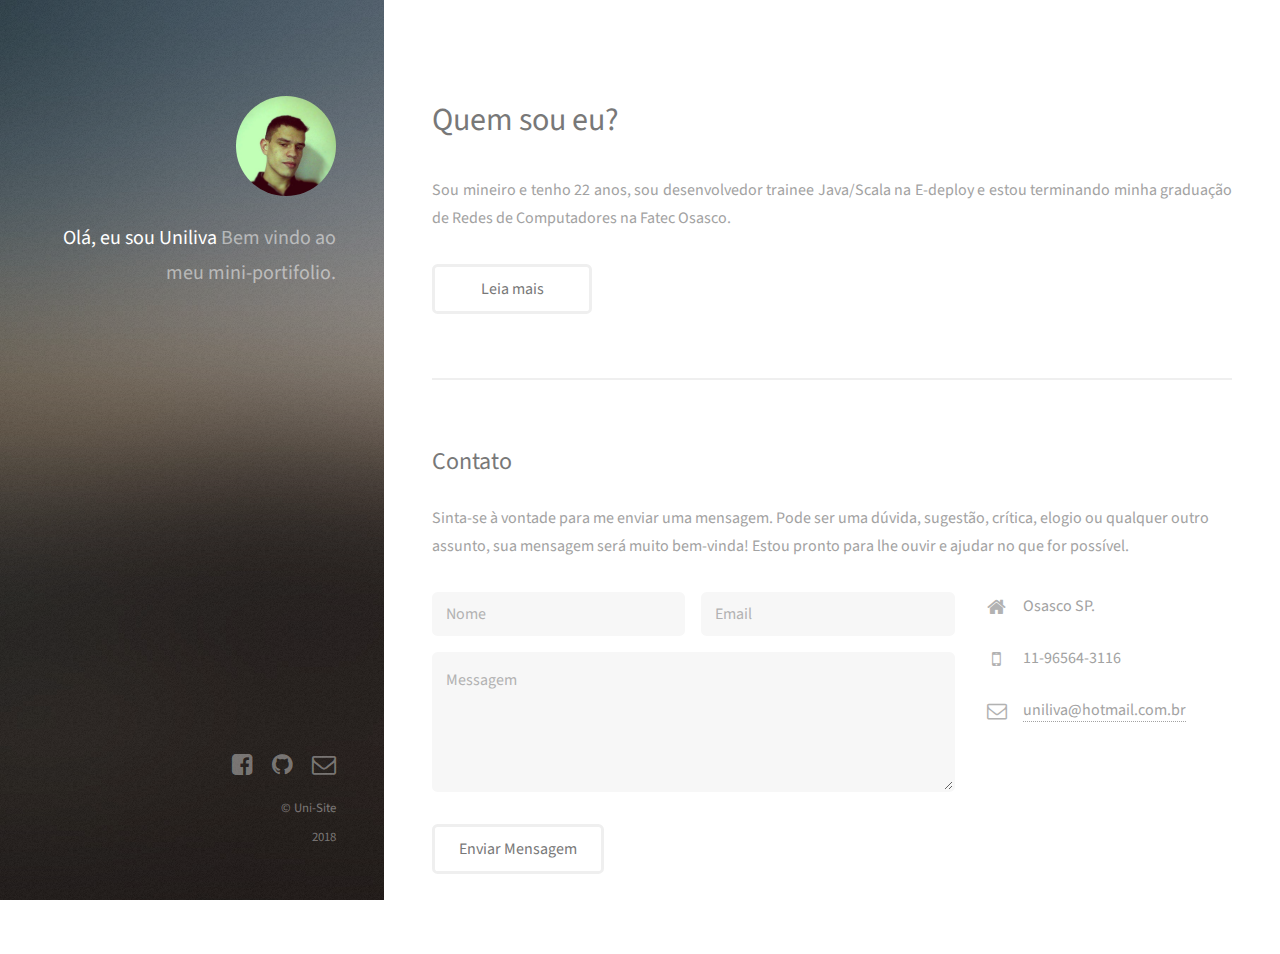
==== index.html @ 449196ff "Atualizando portifolio" ====
<!DOCTYPE HTML>
<!--
	Strata by HTML5 UP
	html5up.net | @ajlkn
	Free for personal and commercial use under the CCA 3.0 license (html5up.net/license)
-->
<html>
	<head>
    <title>Uni-Site</title>
    <meta charset="utf-8" />
    <meta name="viewport" content="width=device-width, initial-scale=1" />
    <!--[if lte IE 8]><script src="assets/js/ie/html5shiv.js"></script><![endif]-->
    <link rel="stylesheet" href="assets/css/main.css" />
    <link rel="stylesheet" href="assets/css/style.css" />
    <!--[if lte IE 8]><link rel="stylesheet" href="assets/css/ie8.css" /><![endif]-->
</head>

<body id="top">

    <!-- Header -->
    <header id="header">
        <div class="inner">
            <a href="#" class="image avatar"><img src="images/avatar.jpg" alt="Uni-Foto" /></a>
            <h1><strong>Olá, eu sou Uniliva</strong><br /> Bem vindo ao meu mini-portifolio.<br /></h1>
        </div>
    </header>

    <!-- Main -->
    <div id="main">

        <!-- One -->
        <section id="one">
            <header class="major">
                <h2>Quem sou eu?</h2>
            </header>
            <p class="textCenter">Sou mineiro e tenho 22 anos, sou desenvolvedor trainee Java/Scala na E-deploy e estou terminando minha graduação de Redes de Computadores na Fatec Osasco.</p>
            <span id ="textMais" class="textCenter" style="display: none">
                <p>Bom senta ai que la vem história….</p>
                 <p>Eu nasci no interior de minas, mais precisamente no Vale do Jequitinhonha e infelizmente não tive acesso as maravilhas tecnologias quando criança. Certo dia em 2009, entrei na biblioteca na escola e fiquei “boquiaberto” ao ver pela primeira vez um computador. Como esse “trem” funcionava era a única coisa que me passava pela cabeça, Isso despertou um imenso interesse e curiosidade tanto que em 2012 fiz o enem e vim para são paulo, fazer faculdade de Analise e desenvolvimento de sistema.</p>
                 <p>Concluir  em 2015 e logo em seguida engatei uma segunda faculdade, a de redes de computadores, movido de curiosidade , agora em como funcionava a estrutura da internet e da comunicação entre seus diversos ativos.</p>
                 <p>Bom no momento estou no último semestre na correria do TCC  e da tão esperada formatura.</p>
                </span>

            <ul class="actions">
                <li><a id="btnLerMais" class="button">Leia mais</a></li>
            </ul>
        </section>
        
        
        <div style="display: none">
        <!-- Two -->
        <section id="two">
            <h2>Recent Work</h2>
            <div class="row">
                <article class="6u 12u$(xsmall) work-item">
                    <a href="images/fulls/01.jpg" class="image fit thumb"><img src="images/thumbs/01.jpg" alt="" /></a>
                    <h3>Magna sed consequat tempus</h3>
                    <p>Lorem ipsum dolor sit amet nisl sed nullam feugiat.</p>
                </article>
                <article class="6u$ 12u$(xsmall) work-item">
                    <a href="images/fulls/02.jpg" class="image fit thumb"><img src="images/thumbs/02.jpg" alt="" /></a>
                    <h3>Ultricies lacinia interdum</h3>
                    <p>Lorem ipsum dolor sit amet nisl sed nullam feugiat.</p>
                </article>
                <article class="6u 12u$(xsmall) work-item">
                    <a href="images/fulls/03.jpg" class="image fit thumb"><img src="images/thumbs/03.jpg" alt="" /></a>
                    <h3>Tortor metus commodo</h3>
                    <p>Lorem ipsum dolor sit amet nisl sed nullam feugiat.</p>
                </article>
                <article class="6u$ 12u$(xsmall) work-item">
                    <a href="images/fulls/04.jpg" class="image fit thumb"><img src="images/thumbs/04.jpg" alt="" /></a>
                    <h3>Quam neque phasellus</h3>
                    <p>Lorem ipsum dolor sit amet nisl sed nullam feugiat.</p>
                </article>
                <article class="6u 12u$(xsmall) work-item">
                    <a href="images/fulls/05.jpg" class="image fit thumb"><img src="images/thumbs/05.jpg" alt="" /></a>
                    <h3>Nunc enim commodo aliquet</h3>
                    <p>Lorem ipsum dolor sit amet nisl sed nullam feugiat.</p>
                </article>
                <article class="6u$ 12u$(xsmall) work-item">
                    <a href="images/fulls/06.jpg" class="image fit thumb"><img src="images/thumbs/06.jpg" alt="" /></a>
                    <h3>Risus ornare lacinia</h3>
                    <p>Lorem ipsum dolor sit amet nisl sed nullam feugiat.</p>
                </article>
            </div>
            <ul class="actions">
                <li><a href="#" class="button">Full Portfolio</a></li>
            </ul>
        </section>
        </div>

        <!-- Three -->
        <section id="three">
            <h2>Contato</h2>
            <p>Sinta-se à vontade para me enviar uma mensagem. Pode ser uma dúvida, sugestão, crítica, elogio ou qualquer outro assunto, sua mensagem será muito bem-vinda! Estou pronto para lhe ouvir e ajudar no que for possível.</p>
            <div class="row">
                <div class="8u 12u$(small)">
                    <form method="post" action="#">
                        <div class="row uniform 50%">
                            <div class="6u 12u$(xsmall)"><input type="text" name="name" id="name" placeholder="Nome" /></div>
                            <div class="6u$ 12u$(xsmall)"><input type="email" name="email" id="email" placeholder="Email" /></div>
                            <div class="12u$"><textarea name="message" id="message" placeholder="Messagem" rows="4"></textarea></div>
                        </div>
                    </form>
                    <ul class="actions">
                        <li><input type="submit" value="Enviar Mensagem" /></li>
                    </ul>
                </div>
                <div class="4u$ 12u$(small)">
                    <ul class="labeled-icons">
                        <li>
                            <h3 class="icon fa-home"><span class="label">Address</span></h3>
                            Osasco SP.<br />
                        </li>
                        <li>
                            <h3 class="icon fa-mobile"><span class="label">Phone</span></h3>
                            11-96564-3116
                        </li>
                        <li>
                            <h3 class="icon fa-envelope-o"><span class="label">Email</span></h3>
                            <a href="mailto:uniliva@hotmail.com">uniliva@hotmail.com.br</a>
                        </li>
                    </ul>
                </div>
            </div>
        </section>

    </div>

    <!-- Footer -->
    <footer id="footer">
        <div class="inner">
            <ul class="icons">
                <li><a href="#" target="_blank" class="icon fa-facebook-square"><span class="label">Facebook</span></a></li>
                <li><a href="https://github.com/Uniliva" target="_blank" class="icon fa-github"><span class="label">Github</span></a></li>
                <li><a href="mailto:uniliva@hotmail.com" target="_blank" class="icon fa-envelope-o"><span class="label">Email</span></a></li>
            </ul>
            <ul class="copyright">
                <li>&copy; Uni-Site</li>
                <li>2018</li>
            </ul>
        </div>
    </footer>

    <!-- Scripts -->
    <script src="assets/js/jquery.min.js"></script>
    <script src="assets/js/jquery.poptrox.min.js"></script>
    <script src="assets/js/skel.min.js"></script>
    <script src="assets/js/util.js"></script>
    <!--[if lte IE 8]><script src="assets/js/ie/respond.min.js"></script><![endif]-->
    <script src="assets/js/main.js"></script>

    <script>
        $("#btnLerMais").click(function(event) {
            $("#textMais").css("display", "block");
            $("#btnLerMais").hide();
        })
    </script>

</body>
</html>
---- assets/css/main.css ----
@import url("font-awesome.min.css");
@import url("https://fonts.googleapis.com/css?family=Source+Sans+Pro:400,400italic");

/*
	Strata by HTML5 UP
	html5up.net | @ajlkn
	Free for personal and commercial use under the CCA 3.0 license (html5up.net/license)
*/

/* Reset */

	html, body, div, span, applet, object, iframe, h1, h2, h3, h4, h5, h6, p, blockquote, pre, a, abbr, acronym, address, big, cite, code, del, dfn, em, img, ins, kbd, q, s, samp, small, strike, strong, sub, sup, tt, var, b, u, i, center, dl, dt, dd, ol, ul, li, fieldset, form, label, legend, table, caption, tbody, tfoot, thead, tr, th, td, article, aside, canvas, details, embed, figure, figcaption, footer, header, hgroup, menu, nav, output, ruby, section, summary, time, mark, audio, video {
		margin: 0;
		padding: 0;
		border: 0;
		font-size: 100%;
		font: inherit;
		vertical-align: baseline;
	}

	article, aside, details, figcaption, figure, footer, header, hgroup, menu, nav, section {
		display: block;
	}

	body {
		line-height: 1;
	}

	ol, ul {
		list-style: none;
	}

	blockquote, q {
		quotes: none;
	}

	blockquote:before, blockquote:after, q:before, q:after {
		content: '';
		content: none;
	}

	table {
		border-collapse: collapse;
		border-spacing: 0;
	}

	body {
		-webkit-text-size-adjust: none;
	}

/* Box Model */

	*, *:before, *:after {
		-moz-box-sizing: border-box;
		-webkit-box-sizing: border-box;
		box-sizing: border-box;
	}

/* Containers */

	.container {
		margin-left: auto;
		margin-right: auto;
	}

	.container.\31 25\25 {
		width: 100%;
		max-width: 1200px;
		min-width: 960px;
	}

	.container.\37 5\25 {
		width: 720px;
	}

	.container.\35 0\25 {
		width: 480px;
	}

	.container.\32 5\25 {
		width: 240px;
	}

	.container {
		width: 960px;
	}

	@media screen and (max-width: 1800px) {

		.container.\31 25\25 {
			width: 100%;
			max-width: 1200px;
			min-width: 960px;
		}

		.container.\37 5\25 {
			width: 720px;
		}

		.container.\35 0\25 {
			width: 480px;
		}

		.container.\32 5\25 {
			width: 240px;
		}

		.container {
			width: 960px;
		}

	}

	@media screen and (max-width: 1280px) {

		.container.\31 25\25 {
			width: 100%;
			max-width: 1200px;
			min-width: 960px;
		}

		.container.\37 5\25 {
			width: 720px;
		}

		.container.\35 0\25 {
			width: 480px;
		}

		.container.\32 5\25 {
			width: 240px;
		}

		.container {
			width: 960px;
		}

	}

	@media screen and (max-width: 980px) {

		.container.\31 25\25 {
			width: 100%;
			max-width: 1200px;
			min-width: 960px;
		}

		.container.\37 5\25 {
			width: 720px;
		}

		.container.\35 0\25 {
			width: 480px;
		}

		.container.\32 5\25 {
			width: 240px;
		}

		.container {
			width: 960px;
		}

	}

	@media screen and (max-width: 736px) {

		.container.\31 25\25 {
			width: 100%;
			max-width: 1200px;
			min-width: 960px;
		}

		.container.\37 5\25 {
			width: 720px;
		}

		.container.\35 0\25 {
			width: 480px;
		}

		.container.\32 5\25 {
			width: 240px;
		}

		.container {
			width: 960px;
		}

	}

	@media screen and (max-width: 480px) {

		.container.\31 25\25 {
			width: 100%;
			max-width: 1200px;
			min-width: 960px;
		}

		.container.\37 5\25 {
			width: 720px;
		}

		.container.\35 0\25 {
			width: 480px;
		}

		.container.\32 5\25 {
			width: 240px;
		}

		.container {
			width: 960px;
		}

	}

/* Grid */

	.row {
		border-bottom: solid 1px transparent;
		-moz-box-sizing: border-box;
		-webkit-box-sizing: border-box;
		box-sizing: border-box;
	}

	.row > * {
		float: left;
		-moz-box-sizing: border-box;
		-webkit-box-sizing: border-box;
		box-sizing: border-box;
	}

	.row:after, .row:before {
		content: '';
		display: block;
		clear: both;
		height: 0;
	}

	.row.uniform > * > :first-child {
		margin-top: 0;
	}

	.row.uniform > * > :last-child {
		margin-bottom: 0;
	}

	.row.\30 \25 > * {
		padding: 0 0 0 0em;
	}

	.row.\30 \25 {
		margin: 0 0 -1px 0em;
	}

	.row.uniform.\30 \25 > * {
		padding: 0em 0 0 0em;
	}

	.row.uniform.\30 \25 {
		margin: 0em 0 -1px 0em;
	}

	.row > * {
		padding: 0 0 0 2.5em;
	}

	.row {
		margin: 0 0 -1px -2.5em;
	}

	.row.uniform > * {
		padding: 2.5em 0 0 2.5em;
	}

	.row.uniform {
		margin: -2.5em 0 -1px -2.5em;
	}

	.row.\32 00\25 > * {
		padding: 0 0 0 5em;
	}

	.row.\32 00\25 {
		margin: 0 0 -1px -5em;
	}

	.row.uniform.\32 00\25 > * {
		padding: 5em 0 0 5em;
	}

	.row.uniform.\32 00\25 {
		margin: -5em 0 -1px -5em;
	}

	.row.\31 50\25 > * {
		padding: 0 0 0 3.75em;
	}

	.row.\31 50\25 {
		margin: 0 0 -1px -3.75em;
	}

	.row.uniform.\31 50\25 > * {
		padding: 3.75em 0 0 3.75em;
	}

	.row.uniform.\31 50\25 {
		margin: -3.75em 0 -1px -3.75em;
	}

	.row.\35 0\25 > * {
		padding: 0 0 0 1.25em;
	}

	.row.\35 0\25 {
		margin: 0 0 -1px -1.25em;
	}

	.row.uniform.\35 0\25 > * {
		padding: 1.25em 0 0 1.25em;
	}

	.row.uniform.\35 0\25 {
		margin: -1.25em 0 -1px -1.25em;
	}

	.row.\32 5\25 > * {
		padding: 0 0 0 0.625em;
	}

	.row.\32 5\25 {
		margin: 0 0 -1px -0.625em;
	}

	.row.uniform.\32 5\25 > * {
		padding: 0.625em 0 0 0.625em;
	}

	.row.uniform.\32 5\25 {
		margin: -0.625em 0 -1px -0.625em;
	}

	.\31 2u, .\31 2u\24 {
		width: 100%;
		clear: none;
		margin-left: 0;
	}

	.\31 1u, .\31 1u\24 {
		width: 91.6666666667%;
		clear: none;
		margin-left: 0;
	}

	.\31 0u, .\31 0u\24 {
		width: 83.3333333333%;
		clear: none;
		margin-left: 0;
	}

	.\39 u, .\39 u\24 {
		width: 75%;
		clear: none;
		margin-left: 0;
	}

	.\38 u, .\38 u\24 {
		width: 66.6666666667%;
		clear: none;
		margin-left: 0;
	}

	.\37 u, .\37 u\24 {
		width: 58.3333333333%;
		clear: none;
		margin-left: 0;
	}

	.\36 u, .\36 u\24 {
		width: 50%;
		clear: none;
		margin-left: 0;
	}

	.\35 u, .\35 u\24 {
		width: 41.6666666667%;
		clear: none;
		margin-left: 0;
	}

	.\34 u, .\34 u\24 {
		width: 33.3333333333%;
		clear: none;
		margin-left: 0;
	}

	.\33 u, .\33 u\24 {
		width: 25%;
		clear: none;
		margin-left: 0;
	}

	.\32 u, .\32 u\24 {
		width: 16.6666666667%;
		clear: none;
		margin-left: 0;
	}

	.\31 u, .\31 u\24 {
		width: 8.3333333333%;
		clear: none;
		margin-left: 0;
	}

	.\31 2u\24 + *,
	.\31 1u\24 + *,
	.\31 0u\24 + *,
	.\39 u\24 + *,
	.\38 u\24 + *,
	.\37 u\24 + *,
	.\36 u\24 + *,
	.\35 u\24 + *,
	.\34 u\24 + *,
	.\33 u\24 + *,
	.\32 u\24 + *,
	.\31 u\24 + * {
		clear: left;
	}

	.\-11u {
		margin-left: 91.66667%;
	}

	.\-10u {
		margin-left: 83.33333%;
	}

	.\-9u {
		margin-left: 75%;
	}

	.\-8u {
		margin-left: 66.66667%;
	}

	.\-7u {
		margin-left: 58.33333%;
	}

	.\-6u {
		margin-left: 50%;
	}

	.\-5u {
		margin-left: 41.66667%;
	}

	.\-4u {
		margin-left: 33.33333%;
	}

	.\-3u {
		margin-left: 25%;
	}

	.\-2u {
		margin-left: 16.66667%;
	}

	.\-1u {
		margin-left: 8.33333%;
	}

	@media screen and (max-width: 1800px) {

		.row > * {
			padding: 0 0 0 2.5em;
		}

		.row {
			margin: 0 0 -1px -2.5em;
		}

		.row.uniform > * {
			padding: 2.5em 0 0 2.5em;
		}

		.row.uniform {
			margin: -2.5em 0 -1px -2.5em;
		}

		.row.\32 00\25 > * {
			padding: 0 0 0 5em;
		}

		.row.\32 00\25 {
			margin: 0 0 -1px -5em;
		}

		.row.uniform.\32 00\25 > * {
			padding: 5em 0 0 5em;
		}

		.row.uniform.\32 00\25 {
			margin: -5em 0 -1px -5em;
		}

		.row.\31 50\25 > * {
			padding: 0 0 0 3.75em;
		}

		.row.\31 50\25 {
			margin: 0 0 -1px -3.75em;
		}

		.row.uniform.\31 50\25 > * {
			padding: 3.75em 0 0 3.75em;
		}

		.row.uniform.\31 50\25 {
			margin: -3.75em 0 -1px -3.75em;
		}

		.row.\35 0\25 > * {
			padding: 0 0 0 1.25em;
		}

		.row.\35 0\25 {
			margin: 0 0 -1px -1.25em;
		}

		.row.uniform.\35 0\25 > * {
			padding: 1.25em 0 0 1.25em;
		}

		.row.uniform.\35 0\25 {
			margin: -1.25em 0 -1px -1.25em;
		}

		.row.\32 5\25 > * {
			padding: 0 0 0 0.625em;
		}

		.row.\32 5\25 {
			margin: 0 0 -1px -0.625em;
		}

		.row.uniform.\32 5\25 > * {
			padding: 0.625em 0 0 0.625em;
		}

		.row.uniform.\32 5\25 {
			margin: -0.625em 0 -1px -0.625em;
		}

		.\31 2u\28xlarge\29, .\31 2u\24\28xlarge\29 {
			width: 100%;
			clear: none;
			margin-left: 0;
		}

		.\31 1u\28xlarge\29, .\31 1u\24\28xlarge\29 {
			width: 91.6666666667%;
			clear: none;
			margin-left: 0;
		}

		.\31 0u\28xlarge\29, .\31 0u\24\28xlarge\29 {
			width: 83.3333333333%;
			clear: none;
			margin-left: 0;
		}

		.\39 u\28xlarge\29, .\39 u\24\28xlarge\29 {
			width: 75%;
			clear: none;
			margin-left: 0;
		}

		.\38 u\28xlarge\29, .\38 u\24\28xlarge\29 {
			width: 66.6666666667%;
			clear: none;
			margin-left: 0;
		}

		.\37 u\28xlarge\29, .\37 u\24\28xlarge\29 {
			width: 58.3333333333%;
			clear: none;
			margin-left: 0;
		}

		.\36 u\28xlarge\29, .\36 u\24\28xlarge\29 {
			width: 50%;
			clear: none;
			margin-left: 0;
		}

		.\35 u\28xlarge\29, .\35 u\24\28xlarge\29 {
			width: 41.6666666667%;
			clear: none;
			margin-left: 0;
		}

		.\34 u\28xlarge\29, .\34 u\24\28xlarge\29 {
			width: 33.3333333333%;
			clear: none;
			margin-left: 0;
		}

		.\33 u\28xlarge\29, .\33 u\24\28xlarge\29 {
			width: 25%;
			clear: none;
			margin-left: 0;
		}

		.\32 u\28xlarge\29, .\32 u\24\28xlarge\29 {
			width: 16.6666666667%;
			clear: none;
			margin-left: 0;
		}

		.\31 u\28xlarge\29, .\31 u\24\28xlarge\29 {
			width: 8.3333333333%;
			clear: none;
			margin-left: 0;
		}

		.\31 2u\24\28xlarge\29 + *,
		.\31 1u\24\28xlarge\29 + *,
		.\31 0u\24\28xlarge\29 + *,
		.\39 u\24\28xlarge\29 + *,
		.\38 u\24\28xlarge\29 + *,
		.\37 u\24\28xlarge\29 + *,
		.\36 u\24\28xlarge\29 + *,
		.\35 u\24\28xlarge\29 + *,
		.\34 u\24\28xlarge\29 + *,
		.\33 u\24\28xlarge\29 + *,
		.\32 u\24\28xlarge\29 + *,
		.\31 u\24\28xlarge\29 + * {
			clear: left;
		}

		.\-11u\28xlarge\29 {
			margin-left: 91.66667%;
		}

		.\-10u\28xlarge\29 {
			margin-left: 83.33333%;
		}

		.\-9u\28xlarge\29 {
			margin-left: 75%;
		}

		.\-8u\28xlarge\29 {
			margin-left: 66.66667%;
		}

		.\-7u\28xlarge\29 {
			margin-left: 58.33333%;
		}

		.\-6u\28xlarge\29 {
			margin-left: 50%;
		}

		.\-5u\28xlarge\29 {
			margin-left: 41.66667%;
		}

		.\-4u\28xlarge\29 {
			margin-left: 33.33333%;
		}

		.\-3u\28xlarge\29 {
			margin-left: 25%;
		}

		.\-2u\28xlarge\29 {
			margin-left: 16.66667%;
		}

		.\-1u\28xlarge\29 {
			margin-left: 8.33333%;
		}

	}

	@media screen and (max-width: 1280px) {

		.row > * {
			padding: 0 0 0 2em;
		}

		.row {
			margin: 0 0 -1px -2em;
		}

		.row.uniform > * {
			padding: 2em 0 0 2em;
		}

		.row.uniform {
			margin: -2em 0 -1px -2em;
		}

		.row.\32 00\25 > * {
			padding: 0 0 0 4em;
		}

		.row.\32 00\25 {
			margin: 0 0 -1px -4em;
		}

		.row.uniform.\32 00\25 > * {
			padding: 4em 0 0 4em;
		}

		.row.uniform.\32 00\25 {
			margin: -4em 0 -1px -4em;
		}

		.row.\31 50\25 > * {
			padding: 0 0 0 3em;
		}

		.row.\31 50\25 {
			margin: 0 0 -1px -3em;
		}

		.row.uniform.\31 50\25 > * {
			padding: 3em 0 0 3em;
		}

		.row.uniform.\31 50\25 {
			margin: -3em 0 -1px -3em;
		}

		.row.\35 0\25 > * {
			padding: 0 0 0 1em;
		}

		.row.\35 0\25 {
			margin: 0 0 -1px -1em;
		}

		.row.uniform.\35 0\25 > * {
			padding: 1em 0 0 1em;
		}

		.row.uniform.\35 0\25 {
			margin: -1em 0 -1px -1em;
		}

		.row.\32 5\25 > * {
			padding: 0 0 0 0.5em;
		}

		.row.\32 5\25 {
			margin: 0 0 -1px -0.5em;
		}

		.row.uniform.\32 5\25 > * {
			padding: 0.5em 0 0 0.5em;
		}

		.row.uniform.\32 5\25 {
			margin: -0.5em 0 -1px -0.5em;
		}

		.\31 2u\28large\29, .\31 2u\24\28large\29 {
			width: 100%;
			clear: none;
			margin-left: 0;
		}

		.\31 1u\28large\29, .\31 1u\24\28large\29 {
			width: 91.6666666667%;
			clear: none;
			margin-left: 0;
		}

		.\31 0u\28large\29, .\31 0u\24\28large\29 {
			width: 83.3333333333%;
			clear: none;
			margin-left: 0;
		}

		.\39 u\28large\29, .\39 u\24\28large\29 {
			width: 75%;
			clear: none;
			margin-left: 0;
		}

		.\38 u\28large\29, .\38 u\24\28large\29 {
			width: 66.6666666667%;
			clear: none;
			margin-left: 0;
		}

		.\37 u\28large\29, .\37 u\24\28large\29 {
			width: 58.3333333333%;
			clear: none;
			margin-left: 0;
		}

		.\36 u\28large\29, .\36 u\24\28large\29 {
			width: 50%;
			clear: none;
			margin-left: 0;
		}

		.\35 u\28large\29, .\35 u\24\28large\29 {
			width: 41.6666666667%;
			clear: none;
			margin-left: 0;
		}

		.\34 u\28large\29, .\34 u\24\28large\29 {
			width: 33.3333333333%;
			clear: none;
			margin-left: 0;
		}

		.\33 u\28large\29, .\33 u\24\28large\29 {
			width: 25%;
			clear: none;
			margin-left: 0;
		}

		.\32 u\28large\29, .\32 u\24\28large\29 {
			width: 16.6666666667%;
			clear: none;
			margin-left: 0;
		}

		.\31 u\28large\29, .\31 u\24\28large\29 {
			width: 8.3333333333%;
			clear: none;
			margin-left: 0;
		}

		.\31 2u\24\28large\29 + *,
		.\31 1u\24\28large\29 + *,
		.\31 0u\24\28large\29 + *,
		.\39 u\24\28large\29 + *,
		.\38 u\24\28large\29 + *,
		.\37 u\24\28large\29 + *,
		.\36 u\24\28large\29 + *,
		.\35 u\24\28large\29 + *,
		.\34 u\24\28large\29 + *,
		.\33 u\24\28large\29 + *,
		.\32 u\24\28large\29 + *,
		.\31 u\24\28large\29 + * {
			clear: left;
		}

		.\-11u\28large\29 {
			margin-left: 91.66667%;
		}

		.\-10u\28large\29 {
			margin-left: 83.33333%;
		}

		.\-9u\28large\29 {
			margin-left: 75%;
		}

		.\-8u\28large\29 {
			margin-left: 66.66667%;
		}

		.\-7u\28large\29 {
			margin-left: 58.33333%;
		}

		.\-6u\28large\29 {
			margin-left: 50%;
		}

		.\-5u\28large\29 {
			margin-left: 41.66667%;
		}

		.\-4u\28large\29 {
			margin-left: 33.33333%;
		}

		.\-3u\28large\29 {
			margin-left: 25%;
		}

		.\-2u\28large\29 {
			margin-left: 16.66667%;
		}

		.\-1u\28large\29 {
			margin-left: 8.33333%;
		}

	}

	@media screen and (max-width: 980px) {

		.row > * {
			padding: 0 0 0 2em;
		}

		.row {
			margin: 0 0 -1px -2em;
		}

		.row.uniform > * {
			padding: 2em 0 0 2em;
		}

		.row.uniform {
			margin: -2em 0 -1px -2em;
		}

		.row.\32 00\25 > * {
			padding: 0 0 0 4em;
		}

		.row.\32 00\25 {
			margin: 0 0 -1px -4em;
		}

		.row.uniform.\32 00\25 > * {
			padding: 4em 0 0 4em;
		}

		.row.uniform.\32 00\25 {
			margin: -4em 0 -1px -4em;
		}

		.row.\31 50\25 > * {
			padding: 0 0 0 3em;
		}

		.row.\31 50\25 {
			margin: 0 0 -1px -3em;
		}

		.row.uniform.\31 50\25 > * {
			padding: 3em 0 0 3em;
		}

		.row.uniform.\31 50\25 {
			margin: -3em 0 -1px -3em;
		}

		.row.\35 0\25 > * {
			padding: 0 0 0 1em;
		}

		.row.\35 0\25 {
			margin: 0 0 -1px -1em;
		}

		.row.uniform.\35 0\25 > * {
			padding: 1em 0 0 1em;
		}

		.row.uniform.\35 0\25 {
			margin: -1em 0 -1px -1em;
		}

		.row.\32 5\25 > * {
			padding: 0 0 0 0.5em;
		}

		.row.\32 5\25 {
			margin: 0 0 -1px -0.5em;
		}

		.row.uniform.\32 5\25 > * {
			padding: 0.5em 0 0 0.5em;
		}

		.row.uniform.\32 5\25 {
			margin: -0.5em 0 -1px -0.5em;
		}

		.\31 2u\28medium\29, .\31 2u\24\28medium\29 {
			width: 100%;
			clear: none;
			margin-left: 0;
		}

		.\31 1u\28medium\29, .\31 1u\24\28medium\29 {
			width: 91.6666666667%;
			clear: none;
			margin-left: 0;
		}

		.\31 0u\28medium\29, .\31 0u\24\28medium\29 {
			width: 83.3333333333%;
			clear: none;
			margin-left: 0;
		}

		.\39 u\28medium\29, .\39 u\24\28medium\29 {
			width: 75%;
			clear: none;
			margin-left: 0;
		}

		.\38 u\28medium\29, .\38 u\24\28medium\29 {
			width: 66.6666666667%;
			clear: none;
			margin-left: 0;
		}

		.\37 u\28medium\29, .\37 u\24\28medium\29 {
			width: 58.3333333333%;
			clear: none;
			margin-left: 0;
		}

		.\36 u\28medium\29, .\36 u\24\28medium\29 {
			width: 50%;
			clear: none;
			margin-left: 0;
		}

		.\35 u\28medium\29, .\35 u\24\28medium\29 {
			width: 41.6666666667%;
			clear: none;
			margin-left: 0;
		}

		.\34 u\28medium\29, .\34 u\24\28medium\29 {
			width: 33.3333333333%;
			clear: none;
			margin-left: 0;
		}

		.\33 u\28medium\29, .\33 u\24\28medium\29 {
			width: 25%;
			clear: none;
			margin-left: 0;
		}

		.\32 u\28medium\29, .\32 u\24\28medium\29 {
			width: 16.6666666667%;
			clear: none;
			margin-left: 0;
		}

		.\31 u\28medium\29, .\31 u\24\28medium\29 {
			width: 8.3333333333%;
			clear: none;
			margin-left: 0;
		}

		.\31 2u\24\28medium\29 + *,
		.\31 1u\24\28medium\29 + *,
		.\31 0u\24\28medium\29 + *,
		.\39 u\24\28medium\29 + *,
		.\38 u\24\28medium\29 + *,
		.\37 u\24\28medium\29 + *,
		.\36 u\24\28medium\29 + *,
		.\35 u\24\28medium\29 + *,
		.\34 u\24\28medium\29 + *,
		.\33 u\24\28medium\29 + *,
		.\32 u\24\28medium\29 + *,
		.\31 u\24\28medium\29 + * {
			clear: left;
		}

		.\-11u\28medium\29 {
			margin-left: 91.66667%;
		}

		.\-10u\28medium\29 {
			margin-left: 83.33333%;
		}

		.\-9u\28medium\29 {
			margin-left: 75%;
		}

		.\-8u\28medium\29 {
			margin-left: 66.66667%;
		}

		.\-7u\28medium\29 {
			margin-left: 58.33333%;
		}

		.\-6u\28medium\29 {
			margin-left: 50%;
		}

		.\-5u\28medium\29 {
			margin-left: 41.66667%;
		}

		.\-4u\28medium\29 {
			margin-left: 33.33333%;
		}

		.\-3u\28medium\29 {
			margin-left: 25%;
		}

		.\-2u\28medium\29 {
			margin-left: 16.66667%;
		}

		.\-1u\28medium\29 {
			margin-left: 8.33333%;
		}

	}

	@media screen and (max-width: 736px) {

		.row > * {
			padding: 0 0 0 1.5em;
		}

		.row {
			margin: 0 0 -1px -1.5em;
		}

		.row.uniform > * {
			padding: 1.5em 0 0 1.5em;
		}

		.row.uniform {
			margin: -1.5em 0 -1px -1.5em;
		}

		.row.\32 00\25 > * {
			padding: 0 0 0 3em;
		}

		.row.\32 00\25 {
			margin: 0 0 -1px -3em;
		}

		.row.uniform.\32 00\25 > * {
			padding: 3em 0 0 3em;
		}

		.row.uniform.\32 00\25 {
			margin: -3em 0 -1px -3em;
		}

		.row.\31 50\25 > * {
			padding: 0 0 0 2.25em;
		}

		.row.\31 50\25 {
			margin: 0 0 -1px -2.25em;
		}

		.row.uniform.\31 50\25 > * {
			padding: 2.25em 0 0 2.25em;
		}

		.row.uniform.\31 50\25 {
			margin: -2.25em 0 -1px -2.25em;
		}

		.row.\35 0\25 > * {
			padding: 0 0 0 0.75em;
		}

		.row.\35 0\25 {
			margin: 0 0 -1px -0.75em;
		}

		.row.uniform.\35 0\25 > * {
			padding: 0.75em 0 0 0.75em;
		}

		.row.uniform.\35 0\25 {
			margin: -0.75em 0 -1px -0.75em;
		}

		.row.\32 5\25 > * {
			padding: 0 0 0 0.375em;
		}

		.row.\32 5\25 {
			margin: 0 0 -1px -0.375em;
		}

		.row.uniform.\32 5\25 > * {
			padding: 0.375em 0 0 0.375em;
		}

		.row.uniform.\32 5\25 {
			margin: -0.375em 0 -1px -0.375em;
		}

		.\31 2u\28small\29, .\31 2u\24\28small\29 {
			width: 100%;
			clear: none;
			margin-left: 0;
		}

		.\31 1u\28small\29, .\31 1u\24\28small\29 {
			width: 91.6666666667%;
			clear: none;
			margin-left: 0;
		}

		.\31 0u\28small\29, .\31 0u\24\28small\29 {
			width: 83.3333333333%;
			clear: none;
			margin-left: 0;
		}

		.\39 u\28small\29, .\39 u\24\28small\29 {
			width: 75%;
			clear: none;
			margin-left: 0;
		}

		.\38 u\28small\29, .\38 u\24\28small\29 {
			width: 66.6666666667%;
			clear: none;
			margin-left: 0;
		}

		.\37 u\28small\29, .\37 u\24\28small\29 {
			width: 58.3333333333%;
			clear: none;
			margin-left: 0;
		}

		.\36 u\28small\29, .\36 u\24\28small\29 {
			width: 50%;
			clear: none;
			margin-left: 0;
		}

		.\35 u\28small\29, .\35 u\24\28small\29 {
			width: 41.6666666667%;
			clear: none;
			margin-left: 0;
		}

		.\34 u\28small\29, .\34 u\24\28small\29 {
			width: 33.3333333333%;
			clear: none;
			margin-left: 0;
		}

		.\33 u\28small\29, .\33 u\24\28small\29 {
			width: 25%;
			clear: none;
			margin-left: 0;
		}

		.\32 u\28small\29, .\32 u\24\28small\29 {
			width: 16.6666666667%;
			clear: none;
			margin-left: 0;
		}

		.\31 u\28small\29, .\31 u\24\28small\29 {
			width: 8.3333333333%;
			clear: none;
			margin-left: 0;
		}

		.\31 2u\24\28small\29 + *,
		.\31 1u\24\28small\29 + *,
		.\31 0u\24\28small\29 + *,
		.\39 u\24\28small\29 + *,
		.\38 u\24\28small\29 + *,
		.\37 u\24\28small\29 + *,
		.\36 u\24\28small\29 + *,
		.\35 u\24\28small\29 + *,
		.\34 u\24\28small\29 + *,
		.\33 u\24\28small\29 + *,
		.\32 u\24\28small\29 + *,
		.\31 u\24\28small\29 + * {
			clear: left;
		}

		.\-11u\28small\29 {
			margin-left: 91.66667%;
		}

		.\-10u\28small\29 {
			margin-left: 83.33333%;
		}

		.\-9u\28small\29 {
			margin-left: 75%;
		}

		.\-8u\28small\29 {
			margin-left: 66.66667%;
		}

		.\-7u\28small\29 {
			margin-left: 58.33333%;
		}

		.\-6u\28small\29 {
			margin-left: 50%;
		}

		.\-5u\28small\29 {
			margin-left: 41.66667%;
		}

		.\-4u\28small\29 {
			margin-left: 33.33333%;
		}

		.\-3u\28small\29 {
			margin-left: 25%;
		}

		.\-2u\28small\29 {
			margin-left: 16.66667%;
		}

		.\-1u\28small\29 {
			margin-left: 8.33333%;
		}

	}

	@media screen and (max-width: 480px) {

		.row > * {
			padding: 0 0 0 1.5em;
		}

		.row {
			margin: 0 0 -1px -1.5em;
		}

		.row.uniform > * {
			padding: 1.5em 0 0 1.5em;
		}

		.row.uniform {
			margin: -1.5em 0 -1px -1.5em;
		}

		.row.\32 00\25 > * {
			padding: 0 0 0 3em;
		}

		.row.\32 00\25 {
			margin: 0 0 -1px -3em;
		}

		.row.uniform.\32 00\25 > * {
			padding: 3em 0 0 3em;
		}

		.row.uniform.\32 00\25 {
			margin: -3em 0 -1px -3em;
		}

		.row.\31 50\25 > * {
			padding: 0 0 0 2.25em;
		}

		.row.\31 50\25 {
			margin: 0 0 -1px -2.25em;
		}

		.row.uniform.\31 50\25 > * {
			padding: 2.25em 0 0 2.25em;
		}

		.row.uniform.\31 50\25 {
			margin: -2.25em 0 -1px -2.25em;
		}

		.row.\35 0\25 > * {
			padding: 0 0 0 0.75em;
		}

		.row.\35 0\25 {
			margin: 0 0 -1px -0.75em;
		}

		.row.uniform.\35 0\25 > * {
			padding: 0.75em 0 0 0.75em;
		}

		.row.uniform.\35 0\25 {
			margin: -0.75em 0 -1px -0.75em;
		}

		.row.\32 5\25 > * {
			padding: 0 0 0 0.375em;
		}

		.row.\32 5\25 {
			margin: 0 0 -1px -0.375em;
		}

		.row.uniform.\32 5\25 > * {
			padding: 0.375em 0 0 0.375em;
		}

		.row.uniform.\32 5\25 {
			margin: -0.375em 0 -1px -0.375em;
		}

		.\31 2u\28xsmall\29, .\31 2u\24\28xsmall\29 {
			width: 100%;
			clear: none;
			margin-left: 0;
		}

		.\31 1u\28xsmall\29, .\31 1u\24\28xsmall\29 {
			width: 91.6666666667%;
			clear: none;
			margin-left: 0;
		}

		.\31 0u\28xsmall\29, .\31 0u\24\28xsmall\29 {
			width: 83.3333333333%;
			clear: none;
			margin-left: 0;
		}

		.\39 u\28xsmall\29, .\39 u\24\28xsmall\29 {
			width: 75%;
			clear: none;
			margin-left: 0;
		}

		.\38 u\28xsmall\29, .\38 u\24\28xsmall\29 {
			width: 66.6666666667%;
			clear: none;
			margin-left: 0;
		}

		.\37 u\28xsmall\29, .\37 u\24\28xsmall\29 {
			width: 58.3333333333%;
			clear: none;
			margin-left: 0;
		}

		.\36 u\28xsmall\29, .\36 u\24\28xsmall\29 {
			width: 50%;
			clear: none;
			margin-left: 0;
		}

		.\35 u\28xsmall\29, .\35 u\24\28xsmall\29 {
			width: 41.6666666667%;
			clear: none;
			margin-left: 0;
		}

		.\34 u\28xsmall\29, .\34 u\24\28xsmall\29 {
			width: 33.3333333333%;
			clear: none;
			margin-left: 0;
		}

		.\33 u\28xsmall\29, .\33 u\24\28xsmall\29 {
			width: 25%;
			clear: none;
			margin-left: 0;
		}

		.\32 u\28xsmall\29, .\32 u\24\28xsmall\29 {
			width: 16.6666666667%;
			clear: none;
			margin-left: 0;
		}

		.\31 u\28xsmall\29, .\31 u\24\28xsmall\29 {
			width: 8.3333333333%;
			clear: none;
			margin-left: 0;
		}

		.\31 2u\24\28xsmall\29 + *,
		.\31 1u\24\28xsmall\29 + *,
		.\31 0u\24\28xsmall\29 + *,
		.\39 u\24\28xsmall\29 + *,
		.\38 u\24\28xsmall\29 + *,
		.\37 u\24\28xsmall\29 + *,
		.\36 u\24\28xsmall\29 + *,
		.\35 u\24\28xsmall\29 + *,
		.\34 u\24\28xsmall\29 + *,
		.\33 u\24\28xsmall\29 + *,
		.\32 u\24\28xsmall\29 + *,
		.\31 u\24\28xsmall\29 + * {
			clear: left;
		}

		.\-11u\28xsmall\29 {
			margin-left: 91.66667%;
		}

		.\-10u\28xsmall\29 {
			margin-left: 83.33333%;
		}

		.\-9u\28xsmall\29 {
			margin-left: 75%;
		}

		.\-8u\28xsmall\29 {
			margin-left: 66.66667%;
		}

		.\-7u\28xsmall\29 {
			margin-left: 58.33333%;
		}

		.\-6u\28xsmall\29 {
			margin-left: 50%;
		}

		.\-5u\28xsmall\29 {
			margin-left: 41.66667%;
		}

		.\-4u\28xsmall\29 {
			margin-left: 33.33333%;
		}

		.\-3u\28xsmall\29 {
			margin-left: 25%;
		}

		.\-2u\28xsmall\29 {
			margin-left: 16.66667%;
		}

		.\-1u\28xsmall\29 {
			margin-left: 8.33333%;
		}

	}

/* Basic */

	body {
		background: #fff;
	}

		body.is-loading *, body.is-loading *:before, body.is-loading *:after {
			-moz-animation: none !important;
			-webkit-animation: none !important;
			-ms-animation: none !important;
			animation: none !important;
			-moz-transition: none !important;
			-webkit-transition: none !important;
			-ms-transition: none !important;
			transition: none !important;
		}

	body, input, select, textarea {
		color: #a2a2a2;
		font-family: "Source Sans Pro", Helvetica, sans-serif;
		font-size: 16pt;
		font-weight: 400;
		line-height: 1.75em;
	}

	a {
		-moz-transition: color 0.2s ease-in-out, border-color 0.2s ease-in-out;
		-webkit-transition: color 0.2s ease-in-out, border-color 0.2s ease-in-out;
		-ms-transition: color 0.2s ease-in-out, border-color 0.2s ease-in-out;
		transition: color 0.2s ease-in-out, border-color 0.2s ease-in-out;
		border-bottom: dotted 1px;
		color: #49bf9d;
		text-decoration: none;
	}

		a:hover {
			border-bottom-color: transparent;
			color: #49bf9d !important;
			text-decoration: none;
		}

	strong, b {
		color: #787878;
		font-weight: 400;
	}

	em, i {
		font-style: italic;
	}

	p {
		margin: 0 0 2em 0;
	}

	h1, h2, h3, h4, h5, h6 {
		color: #787878;
		font-weight: 400;
		line-height: 1em;
		margin: 0 0 1em 0;
	}

		h1 a, h2 a, h3 a, h4 a, h5 a, h6 a {
			color: inherit;
			text-decoration: none;
		}

	h1 {
		font-size: 2em;
		line-height: 1.5em;
	}

	h2 {
		font-size: 1.5em;
		line-height: 1.5em;
	}

	h3 {
		font-size: 1.25em;
		line-height: 1.5em;
	}

	h4 {
		font-size: 1.1em;
		line-height: 1.5em;
	}

	h5 {
		font-size: 0.9em;
		line-height: 1.5em;
	}

	h6 {
		font-size: 0.7em;
		line-height: 1.5em;
	}

	sub {
		font-size: 0.8em;
		position: relative;
		top: 0.5em;
	}

	sup {
		font-size: 0.8em;
		position: relative;
		top: -0.5em;
	}

	hr {
		border: 0;
		border-bottom: solid 2px #efefef;
		margin: 2em 0;
	}

		hr.major {
			margin: 3em 0;
		}

	blockquote {
		border-left: solid 6px #efefef;
		font-style: italic;
		margin: 0 0 2em 0;
		padding: 0.5em 0 0.5em 1.5em;
	}

	code {
		background: #f7f7f7;
		border-radius: 0.35em;
		border: solid 2px #efefef;
		font-family: "Courier New", monospace;
		font-size: 0.9em;
		margin: 0 0.25em;
		padding: 0.25em 0.65em;
	}

	pre {
		-webkit-overflow-scrolling: touch;
		font-family: "Courier New", monospace;
		font-size: 0.9em;
		margin: 0 0 2em 0;
	}

		pre code {
			display: block;
			line-height: 1.75em;
			padding: 1em 1.5em;
			overflow-x: auto;
		}

	.align-left {
		text-align: left;
	}

	.align-center {
		text-align: center;
	}

	.align-right {
		text-align: right;
	}

/* Section/Article */

	section.special, article.special {
		text-align: center;
	}

	header p {
		color: #b2b2b2;
		position: relative;
		margin: 0 0 1.5em 0;
	}

	header h2 + p {
		font-size: 1.25em;
		margin-top: -1em;
		line-height: 1.5em;
	}

	header h3 + p {
		font-size: 1.1em;
		margin-top: -0.8em;
		line-height: 1.5em;
	}

	header h4 + p,
	header h5 + p,
	header h6 + p {
		font-size: 0.9em;
		margin-top: -0.6em;
		line-height: 1.5em;
	}

	header.major h2 {
		font-size: 2em;
	}

/* Form */

	form {
		margin: 0 0 2em 0;
	}

	label {
		color: #787878;
		display: block;
		font-size: 0.9em;
		font-weight: 400;
		margin: 0 0 1em 0;
	}

	input[type="text"],
	input[type="password"],
	input[type="email"],
	select,
	textarea {
		-moz-appearance: none;
		-webkit-appearance: none;
		-ms-appearance: none;
		appearance: none;
		background: #f7f7f7;
		border-radius: 0.35em;
		border: solid 2px transparent;
		color: inherit;
		display: block;
		outline: 0;
		padding: 0 0.75em;
		text-decoration: none;
		width: 100%;
	}

		input[type="text"]:invalid,
		input[type="password"]:invalid,
		input[type="email"]:invalid,
		select:invalid,
		textarea:invalid {
			box-shadow: none;
		}

		input[type="text"]:focus,
		input[type="password"]:focus,
		input[type="email"]:focus,
		select:focus,
		textarea:focus {
			border-color: #49bf9d;
		}

	.select-wrapper {
		text-decoration: none;
		display: block;
		position: relative;
	}

		.select-wrapper:before {
			-moz-osx-font-smoothing: grayscale;
			-webkit-font-smoothing: antialiased;
			font-family: FontAwesome;
			font-style: normal;
			font-weight: normal;
			text-transform: none !important;
		}

		.select-wrapper:before {
			color: #dfdfdf;
			content: '\f078';
			display: block;
			height: 2.75em;
			line-height: 2.75em;
			pointer-events: none;
			position: absolute;
			right: 0;
			text-align: center;
			top: 0;
			width: 2.75em;
		}

		.select-wrapper select::-ms-expand {
			display: none;
		}

	input[type="text"],
	input[type="password"],
	input[type="email"],
	select {
		height: 2.75em;
	}

	textarea {
		padding: 0.75em;
	}

	input[type="checkbox"],
	input[type="radio"] {
		-moz-appearance: none;
		-webkit-appearance: none;
		-ms-appearance: none;
		appearance: none;
		display: block;
		float: left;
		margin-right: -2em;
		opacity: 0;
		width: 1em;
		z-index: -1;
	}

		input[type="checkbox"] + label,
		input[type="radio"] + label {
			text-decoration: none;
			color: #a2a2a2;
			cursor: pointer;
			display: inline-block;
			font-size: 1em;
			font-weight: 400;
			padding-left: 2.4em;
			padding-right: 0.75em;
			position: relative;
		}

			input[type="checkbox"] + label:before,
			input[type="radio"] + label:before {
				-moz-osx-font-smoothing: grayscale;
				-webkit-font-smoothing: antialiased;
				font-family: FontAwesome;
				font-style: normal;
				font-weight: normal;
				text-transform: none !important;
			}

			input[type="checkbox"] + label:before,
			input[type="radio"] + label:before {
				background: #f7f7f7;
				border-radius: 0.35em;
				border: solid 2px transparent;
				content: '';
				display: inline-block;
				height: 1.65em;
				left: 0;
				line-height: 1.58125em;
				position: absolute;
				text-align: center;
				top: 0;
				width: 1.65em;
			}

		input[type="checkbox"]:checked + label:before,
		input[type="radio"]:checked + label:before {
			background: #787878;
			border-color: #787878;
			color: #fff;
			content: '\f00c';
		}

		input[type="checkbox"]:focus + label:before,
		input[type="radio"]:focus + label:before {
			border-color: #49bf9d;
		}

	input[type="checkbox"] + label:before {
		border-radius: 0.35em;
	}

	input[type="radio"] + label:before {
		border-radius: 100%;
	}

	::-webkit-input-placeholder {
		color: #b2b2b2 !important;
		opacity: 1.0;
	}

	:-moz-placeholder {
		color: #b2b2b2 !important;
		opacity: 1.0;
	}

	::-moz-placeholder {
		color: #b2b2b2 !important;
		opacity: 1.0;
	}

	:-ms-input-placeholder {
		color: #b2b2b2 !important;
		opacity: 1.0;
	}

	.formerize-placeholder {
		color: #b2b2b2 !important;
		opacity: 1.0;
	}

/* Box */

	.box {
		border-radius: 0.35em;
		border: solid 2px #efefef;
		margin-bottom: 2em;
		padding: 1.5em;
	}

		.box > :last-child,
		.box > :last-child > :last-child,
		.box > :last-child > :last-child > :last-child {
			margin-bottom: 0;
		}

		.box.alt {
			border: 0;
			border-radius: 0;
			padding: 0;
		}

/* Icon */

	.icon {
		text-decoration: none;
		border-bottom: none;
		position: relative;
	}

		.icon:before {
			-moz-osx-font-smoothing: grayscale;
			-webkit-font-smoothing: antialiased;
			font-family: FontAwesome;
			font-style: normal;
			font-weight: normal;
			text-transform: none !important;
		}

		.icon > .label {
			display: none;
		}

/* Image */

	.image {
		border-radius: 0.35em;
		border: 0;
		display: inline-block;
		position: relative;
	}

		.image:before {
			-moz-transition: opacity 0.2s ease-in-out;
			-webkit-transition: opacity 0.2s ease-in-out;
			-ms-transition: opacity 0.2s ease-in-out;
			transition: opacity 0.2s ease-in-out;
			background: url("images/overlay.png");
			border-radius: 0.35em;
			content: '';
			display: block;
			height: 100%;
			left: 0;
			opacity: 0.5;
			position: absolute;
			top: 0;
			width: 100%;
		}

		.image.thumb {
			text-align: center;
		}

			.image.thumb:after {
				-moz-transition: opacity 0.2s ease-in-out;
				-webkit-transition: opacity 0.2s ease-in-out;
				-ms-transition: opacity 0.2s ease-in-out;
				transition: opacity 0.2s ease-in-out;
				border-radius: 0.35em;
				border: solid 3px rgba(255, 255, 255, 0.5);
				color: #fff;
				content: 'View';
				display: inline-block;
				font-size: 0.8em;
				font-weight: 400;
				left: 50%;
				line-height: 2.25em;
				margin: -1.25em 0 0 -3em;
				opacity: 0;
				padding: 0 1.5em;
				position: absolute;
				text-align: center;
				text-decoration: none;
				top: 50%;
				white-space: nowrap;
			}

			.image.thumb:hover:after {
				opacity: 1.0;
			}

			.image.thumb:hover:before {
				background: url("images/overlay.png"), url("images/overlay.png");
				opacity: 1.0;
			}

		.image img {
			border-radius: 0.35em;
			display: block;
		}

		.image.left {
			float: left;
			margin: 0 1.5em 1em 0;
			top: 0.25em;
		}

		.image.right {
			float: right;
			margin: 0 0 1em 1.5em;
			top: 0.25em;
		}

		.image.left, .image.right {
			max-width: 40%;
		}

			.image.left img, .image.right img {
				width: 100%;
			}

		.image.fit {
			display: block;
			margin: 0 0 2em 0;
			width: 100%;
		}

			.image.fit img {
				width: 100%;
			}

		.image.avatar {
			border-radius: 100%;
		}

			.image.avatar:before {
				display: none;
			}

			.image.avatar img {
				border-radius: 100%;
				width: 100%;
			}

/* List */

	ol {
		list-style: decimal;
		margin: 0 0 2em 0;
		padding-left: 1.25em;
	}

		ol li {
			padding-left: 0.25em;
		}

	ul {
		list-style: disc;
		margin: 0 0 2em 0;
		padding-left: 1em;
	}

		ul li {
			padding-left: 0.5em;
		}

		ul.alt {
			list-style: none;
			padding-left: 0;
		}

			ul.alt li {
				border-top: solid 2px #efefef;
				padding: 0.5em 0;
			}

				ul.alt li:first-child {
					border-top: 0;
					padding-top: 0;
				}

		ul.icons {
			cursor: default;
			list-style: none;
			padding-left: 0;
		}

			ul.icons li {
				display: inline-block;
				padding: 0 1em 0 0;
			}

				ul.icons li:last-child {
					padding-right: 0;
				}

				ul.icons li .icon:before {
					font-size: 1.5em;
				}

		ul.actions {
			cursor: default;
			list-style: none;
			padding-left: 0;
		}

			ul.actions li {
				display: inline-block;
				padding: 0 1em 0 0;
				vertical-align: middle;
			}

				ul.actions li:last-child {
					padding-right: 0;
				}

			ul.actions.small li {
				padding: 0 0.5em 0 0;
			}

			ul.actions.vertical li {
				display: block;
				padding: 1em 0 0 0;
			}

				ul.actions.vertical li:first-child {
					padding-top: 0;
				}

				ul.actions.vertical li > * {
					margin-bottom: 0;
				}

			ul.actions.vertical.small li {
				padding: 0.5em 0 0 0;
			}

				ul.actions.vertical.small li:first-child {
					padding-top: 0;
				}

			ul.actions.fit {
				display: table;
				margin-left: -1em;
				padding: 0;
				table-layout: fixed;
				width: calc(100% + 1em);
			}

				ul.actions.fit li {
					display: table-cell;
					padding: 0 0 0 1em;
				}

					ul.actions.fit li > * {
						margin-bottom: 0;
					}

				ul.actions.fit.small {
					margin-left: -0.5em;
					width: calc(100% + 0.5em);
				}

					ul.actions.fit.small li {
						padding: 0 0 0 0.5em;
					}

		ul.labeled-icons {
			list-style: none;
			padding: 0;
		}

			ul.labeled-icons li {
				line-height: 1.75em;
				margin: 1.5em 0 0 0;
				padding-left: 2.25em;
				position: relative;
			}

				ul.labeled-icons li:first-child {
					margin-top: 0;
				}

				ul.labeled-icons li a {
					color: inherit;
				}

				ul.labeled-icons li h3 {
					color: #b2b2b2;
					left: 0;
					position: absolute;
					text-align: center;
					top: 0;
					width: 1em;
				}

	dl {
		margin: 0 0 2em 0;
	}

/* Table */

	.table-wrapper {
		-webkit-overflow-scrolling: touch;
		overflow-x: auto;
	}

	table {
		margin: 0 0 2em 0;
		width: 100%;
	}

		table tbody tr {
			border: solid 1px #efefef;
			border-left: 0;
			border-right: 0;
		}

			table tbody tr:nth-child(2n + 1) {
				background-color: #f7f7f7;
			}

		table td {
			padding: 0.75em 0.75em;
		}

		table th {
			color: #787878;
			font-size: 0.9em;
			font-weight: 400;
			padding: 0 0.75em 0.75em 0.75em;
			text-align: left;
		}

		table thead {
			border-bottom: solid 2px #efefef;
		}

		table tfoot {
			border-top: solid 2px #efefef;
		}

		table.alt {
			border-collapse: separate;
		}

			table.alt tbody tr td {
				border: solid 2px #efefef;
				border-left-width: 0;
				border-top-width: 0;
			}

				table.alt tbody tr td:first-child {
					border-left-width: 2px;
				}

			table.alt tbody tr:first-child td {
				border-top-width: 2px;
			}

			table.alt thead {
				border-bottom: 0;
			}

			table.alt tfoot {
				border-top: 0;
			}

/* Button */

	input[type="submit"],
	input[type="reset"],
	input[type="button"],
	.button {
		-moz-appearance: none;
		-webkit-appearance: none;
		-ms-appearance: none;
		appearance: none;
		-moz-transition: background-color 0.2s ease-in-out, color 0.2s ease-in-out, border-color 0.2s ease-in-out;
		-webkit-transition: background-color 0.2s ease-in-out, color 0.2s ease-in-out, border-color 0.2s ease-in-out;
		-ms-transition: background-color 0.2s ease-in-out, color 0.2s ease-in-out, border-color 0.2s ease-in-out;
		transition: background-color 0.2s ease-in-out, color 0.2s ease-in-out, border-color 0.2s ease-in-out;
		background-color: transparent;
		border-radius: 0.35em;
		border: solid 3px #efefef;
		color: #787878 !important;
		cursor: pointer;
		display: inline-block;
		font-weight: 400;
		height: 3.15em;
		height: calc(2.75em + 6px);
		line-height: 2.75em;
		min-width: 10em;
		padding: 0 1.5em;
		text-align: center;
		text-decoration: none;
		white-space: nowrap;
	}

		input[type="submit"]:hover,
		input[type="reset"]:hover,
		input[type="button"]:hover,
		.button:hover {
			border-color: #49bf9d;
			color: #49bf9d !important;
		}

		input[type="submit"]:active,
		input[type="reset"]:active,
		input[type="button"]:active,
		.button:active {
			background-color: rgba(73, 191, 157, 0.1);
			border-color: #49bf9d;
			color: #49bf9d !important;
		}

		input[type="submit"].icon,
		input[type="reset"].icon,
		input[type="button"].icon,
		.button.icon {
			padding-left: 1.35em;
		}

			input[type="submit"].icon:before,
			input[type="reset"].icon:before,
			input[type="button"].icon:before,
			.button.icon:before {
				margin-right: 0.5em;
			}

		input[type="submit"].fit,
		input[type="reset"].fit,
		input[type="button"].fit,
		.button.fit {
			display: block;
			margin: 0 0 1em 0;
			min-width: 0;
			width: 100%;
		}

		input[type="submit"].small,
		input[type="reset"].small,
		input[type="button"].small,
		.button.small {
			font-size: 0.8em;
		}

		input[type="submit"].big,
		input[type="reset"].big,
		input[type="button"].big,
		.button.big {
			font-size: 1.35em;
		}

		input[type="submit"].special,
		input[type="reset"].special,
		input[type="button"].special,
		.button.special {
			background-color: #49bf9d;
			border-color: #49bf9d;
			color: #ffffff !important;
		}

			input[type="submit"].special:hover,
			input[type="reset"].special:hover,
			input[type="button"].special:hover,
			.button.special:hover {
				background-color: #5cc6a7;
				border-color: #5cc6a7;
			}

			input[type="submit"].special:active,
			input[type="reset"].special:active,
			input[type="button"].special:active,
			.button.special:active {
				background-color: #3eb08f;
				border-color: #3eb08f;
			}

		input[type="submit"].disabled, input[type="submit"]:disabled,
		input[type="reset"].disabled,
		input[type="reset"]:disabled,
		input[type="button"].disabled,
		input[type="button"]:disabled,
		.button.disabled,
		.button:disabled {
			background-color: #e7e7e7 !important;
			border-color: #e7e7e7 !important;
			color: #b2b2b2 !important;
			cursor: default;
		}

/* Work Item */

	.work-item {
		margin: 0 0 2em 0;
	}

		.work-item .image {
			margin: 0 0 1.5em 0;
		}

		.work-item h3 {
			font-size: 1em;
			margin: 0 0 0.5em 0;
		}

		.work-item p {
			font-size: 0.8em;
			line-height: 1.5em;
			margin: 0;
		}

/* Header */

	#header {
		display: -moz-flex;
		display: -webkit-flex;
		display: -ms-flex;
		display: flex;
		-moz-flex-direction: column;
		-webkit-flex-direction: column;
		-ms-flex-direction: column;
		flex-direction: column;
		-moz-align-items: -moz-flex-end;
		-webkit-align-items: -webkit-flex-end;
		-ms-align-items: -ms-flex-end;
		align-items: flex-end;
		-moz-justify-content: space-between;
		-webkit-justify-content: space-between;
		-ms-justify-content: space-between;
		justify-content: space-between;
		background-color: #1f1815;
		background-attachment: scroll,								fixed;
		background-image: url("images/overlay.png"), url("../../images/bg.jpg");
		background-position: top left,							top left;
		background-repeat: repeat,								no-repeat;
		background-size: auto,								auto 100%;
		color: rgba(255, 255, 255, 0.5);
		height: 100%;
		left: 0;
		padding: 8em 4em;
		position: fixed;
		text-align: right;
		top: 0;
		width: 35%;
	}

		#header > * {
			-moz-flex-shrink: 0;
			-webkit-flex-shrink: 0;
			-ms-flex-shrink: 0;
			flex-shrink: 0;
			width: 100%;
		}

		#header > .inner {
			-moz-flex-grow: 1;
			-webkit-flex-grow: 1;
			-ms-flex-grow: 1;
			flex-grow: 1;
			margin: 0 0 2em 0;
		}

		#header strong, #header b {
			color: #ffffff;
		}

		#header h2, #header h3, #header h4, #header h5, #header h6 {
			color: #ffffff;
		}

		#header h1 {
			color: rgba(255, 255, 255, 0.5);
			font-size: 1.35em;
			line-height: 1.75em;
			margin: 0;
		}

		#header .image.avatar {
			margin: 0 0 1em 0;
			width: 6.25em;
		}

/* Footer */

	#footer .icons {
		margin: 1em 0 0 0;
	}

		#footer .icons a {
			color: rgba(255, 255, 255, 0.4);
		}

	#footer .copyright {
		color: rgba(255, 255, 255, 0.4);
		font-size: 0.8em;
		list-style: none;
		margin: 1em 0 0 0;
		padding: 0;
	}

		#footer .copyright li {
			border-left: solid 1px rgba(255, 255, 255, 0.25);
			display: inline-block;
			line-height: 1em;
			margin-left: 0.75em;
			padding-left: 0.75em;
		}

			#footer .copyright li:first-child {
				border-left: 0;
				margin-left: 0;
				padding-left: 0;
			}

			#footer .copyright li a {
				color: inherit;
			}

/* Main */

	#main {
		margin-left: 35%;
		max-width: 54em;
		padding: 8em 4em 4em 4em;
		width: calc(100% - 35%);
	}

		#main > section {
			border-top: solid 2px #efefef;
			margin: 4em 0 0 0;
			padding: 4em 0 0 0;
		}

			#main > section:first-child {
				border-top: 0;
				margin-top: 0;
				padding-top: 0;
			}

/* Poptrox */

	@-moz-keyframes spin {
		0% {
			-moz-transform: rotate(0deg);
			-webkit-transform: rotate(0deg);
			-ms-transform: rotate(0deg);
			transform: rotate(0deg);
		}

		100% {
			-moz-transform: rotate(360deg);
			-webkit-transform: rotate(360deg);
			-ms-transform: rotate(360deg);
			transform: rotate(360deg);
		}
	}

	@-webkit-keyframes spin {
		0% {
			-moz-transform: rotate(0deg);
			-webkit-transform: rotate(0deg);
			-ms-transform: rotate(0deg);
			transform: rotate(0deg);
		}

		100% {
			-moz-transform: rotate(360deg);
			-webkit-transform: rotate(360deg);
			-ms-transform: rotate(360deg);
			transform: rotate(360deg);
		}
	}

	@-ms-keyframes spin {
		0% {
			-moz-transform: rotate(0deg);
			-webkit-transform: rotate(0deg);
			-ms-transform: rotate(0deg);
			transform: rotate(0deg);
		}

		100% {
			-moz-transform: rotate(360deg);
			-webkit-transform: rotate(360deg);
			-ms-transform: rotate(360deg);
			transform: rotate(360deg);
		}
	}

	@keyframes spin {
		0% {
			-moz-transform: rotate(0deg);
			-webkit-transform: rotate(0deg);
			-ms-transform: rotate(0deg);
			transform: rotate(0deg);
		}

		100% {
			-moz-transform: rotate(360deg);
			-webkit-transform: rotate(360deg);
			-ms-transform: rotate(360deg);
			transform: rotate(360deg);
		}
	}

	.poptrox-popup {
		-moz-box-sizing: content-box;
		-webkit-box-sizing: content-box;
		-ms-box-sizing: content-box;
		box-sizing: content-box;
		-webkit-tap-highlight-color: rgba(255, 255, 255, 0);
		background: #fff;
		border-radius: 0.35em;
		box-shadow: 0 0.1em 0.15em 0 rgba(0, 0, 0, 0.15);
		overflow: hidden;
		padding-bottom: 3em;
	}

		.poptrox-popup .loader {
			text-decoration: none;
			-moz-animation: spin 1s linear infinite;
			-webkit-animation: spin 1s linear infinite;
			-ms-animation: spin 1s linear infinite;
			animation: spin 1s linear infinite;
			font-size: 1.5em;
			height: 1em;
			left: 50%;
			line-height: 1em;
			margin: -0.5em 0 0 -0.5em;
			position: absolute;
			top: 50%;
			width: 1em;
		}

			.poptrox-popup .loader:before {
				-moz-osx-font-smoothing: grayscale;
				-webkit-font-smoothing: antialiased;
				font-family: FontAwesome;
				font-style: normal;
				font-weight: normal;
				text-transform: none !important;
			}

			.poptrox-popup .loader:before {
				content: '\f1ce';
			}

		.poptrox-popup .caption {
			background: #fff;
			bottom: 0;
			cursor: default;
			font-size: 0.9em;
			height: 3em;
			left: 0;
			line-height: 2.8em;
			position: absolute;
			text-align: center;
			width: 100%;
			z-index: 1;
		}

		.poptrox-popup .nav-next,
		.poptrox-popup .nav-previous {
			text-decoration: none;
			-moz-transition: opacity 0.2s ease-in-out;
			-webkit-transition: opacity 0.2s ease-in-out;
			-ms-transition: opacity 0.2s ease-in-out;
			transition: opacity 0.2s ease-in-out;
			-webkit-tap-highlight-color: rgba(255, 255, 255, 0);
			background: rgba(0, 0, 0, 0.01);
			cursor: pointer;
			height: 100%;
			opacity: 0;
			position: absolute;
			top: 0;
			width: 50%;
		}

			.poptrox-popup .nav-next:before,
			.poptrox-popup .nav-previous:before {
				-moz-osx-font-smoothing: grayscale;
				-webkit-font-smoothing: antialiased;
				font-family: FontAwesome;
				font-style: normal;
				font-weight: normal;
				text-transform: none !important;
			}

			.poptrox-popup .nav-next:before,
			.poptrox-popup .nav-previous:before {
				color: #fff;
				font-size: 2.5em;
				height: 1em;
				line-height: 1em;
				margin-top: -0.75em;
				position: absolute;
				text-align: center;
				top: 50%;
				width: 1.5em;
			}

		.poptrox-popup .nav-next {
			right: 0;
		}

			.poptrox-popup .nav-next:before {
				content: '\f105';
				right: 0;
			}

		.poptrox-popup .nav-previous {
			left: 0;
		}

			.poptrox-popup .nav-previous:before {
				content: '\f104';
				left: 0;
			}

		.poptrox-popup .closer {
			text-decoration: none;
			-moz-transition: opacity 0.2s ease-in-out;
			-webkit-transition: opacity 0.2s ease-in-out;
			-ms-transition: opacity 0.2s ease-in-out;
			transition: opacity 0.2s ease-in-out;
			-webkit-tap-highlight-color: rgba(255, 255, 255, 0);
			color: #fff;
			height: 4em;
			line-height: 4em;
			opacity: 0;
			position: absolute;
			right: 0;
			text-align: center;
			top: 0;
			width: 4em;
			z-index: 2;
		}

			.poptrox-popup .closer:before {
				-moz-osx-font-smoothing: grayscale;
				-webkit-font-smoothing: antialiased;
				font-family: FontAwesome;
				font-style: normal;
				font-weight: normal;
				text-transform: none !important;
			}

			.poptrox-popup .closer:before {
				-moz-box-sizing: content-box;
				-webkit-box-sizing: content-box;
				-ms-box-sizing: content-box;
				box-sizing: content-box;
				border-radius: 100%;
				border: solid 3px rgba(255, 255, 255, 0.5);
				content: '\f00d';
				display: block;
				font-size: 1em;
				height: 1.75em;
				left: 50%;
				line-height: 1.75em;
				margin: -0.875em 0 0 -0.875em;
				position: absolute;
				top: 50%;
				width: 1.75em;
			}

		.poptrox-popup:hover .nav-next,
		.poptrox-popup:hover .nav-previous {
			opacity: 0.5;
		}

			.poptrox-popup:hover .nav-next:hover,
			.poptrox-popup:hover .nav-previous:hover {
				opacity: 1.0;
			}

		.poptrox-popup:hover .closer {
			opacity: 0.5;
		}

			.poptrox-popup:hover .closer:hover {
				opacity: 1.0;
			}

/* Touch */

	body.is-touch .image.thumb:before {
		opacity: 0.5 !important;
	}

	body.is-touch .image.thumb:after {
		display: none !important;
	}

	body.is-touch #header {
		background-attachment: scroll;
		background-size: auto, cover;
	}

	body.is-touch .poptrox-popup .nav-next,
	body.is-touch .poptrox-popup .nav-previous,
	body.is-touch .poptrox-popup .closer {
		opacity: 1.0 !important;
	}

/* XLarge */

	@media screen and (max-width: 1800px) {

		/* Basic */

			body, input, select, textarea {
				font-size: 12pt;
			}

	}

/* Large */

	@media screen and (max-width: 1280px) {

		/* Header */

			#header {
				padding: 6em 3em 3em 3em;
				width: 30%;
			}

				#header h1 {
					font-size: 1.25em;
				}

					#header h1 br {
						display: none;
					}

		/* Footer */

			#footer .copyright li {
				border-left-width: 0;
				display: block;
				line-height: 2.25em;
				margin-left: 0;
				padding-left: 0;
			}

		/* Main */

			#main {
				margin-left: 30%;
				max-width: none;
				padding: 6em 3em 3em 3em;
				width: calc(100% - 30%);
			}

	}

/* Medium */

	@media screen and (max-width: 980px) {

		/* Basic */

			h1 br, h2 br, h3 br, h4 br, h5 br, h6 br {
				display: none;
			}

		/* List */

			ul.icons li .icon {
				font-size: 1.25em;
			}

		/* Header */

			#header {
				background-attachment: scroll;
				background-position: top left, center center;
				background-size: auto,		cover;
				left: auto;
				padding: 6em 4em;
				position: relative;
				text-align: center;
				top: auto;
				width: 100%;
				display: block;
			}

				#header h1 {
					font-size: 1.75em;
				}

					#header h1 br {
						display: inline;
					}

		/* Footer */

			#footer {
				background-attachment: scroll;
				background-color: #1f1815;
				background-image: url("images/overlay.png"), url("../../images/bg.jpg");
				background-position: top left,						bottom center;
				background-repeat: repeat,							no-repeat;
				background-size: auto,							cover;
				bottom: auto;
				left: auto;
				padding: 4em 4em 6em 4em;
				position: relative;
				text-align: center;
				width: 100%;
			}

				#footer .icons {
					margin: 0 0 1em 0;
				}

				#footer .copyright {
					margin: 0 0 1em 0;
				}

					#footer .copyright li {
						border-left-width: 1px;
						display: inline-block;
						line-height: 1em;
						margin-left: 0.75em;
						padding-left: 0.75em;
					}

		/* Main */

			#main {
				margin: 0;
				padding: 6em 4em;
				width: 100%;
			}

	}

/* Small */

	@media screen and (max-width: 736px) {

		/* Basic */

			h1 {
				font-size: 1.5em;
			}

			h2 {
				font-size: 1.2em;
			}

			h3 {
				font-size: 1em;
			}

		/* Section/Article */

			section.special, article.special {
				text-align: center;
			}

			header.major h2 {
				font-size: 1.35em;
			}

		/* List */

			ul.labeled-icons li {
				padding-left: 2em;
			}

				ul.labeled-icons li h3 {
					line-height: 1.75em;
				}

		/* Header */

			#header {
				padding: 2.25em 1.5em;
			}

				#header h1 {
					font-size: 1.35em;
				}

		/* Footer */

			#footer {
				padding: 2.25em 1.5em;
			}

		/* Main */

			#main {
				padding: 2.25em 1.5em 0.25em 1.5em;
			}

				#main > section {
					margin: 2.25em 0 0 0;
					padding: 2.25em 0 0 0;
				}

		/* Poptrox */

			.poptrox-popup {
				border-radius: 0;
			}

				.poptrox-popup .nav-next:before,
				.poptrox-popup .nav-previous:before {
					margin-top: -1em;
				}

	}

/* XSmall */

	@media screen and (max-width: 480px) {

		/* List */

			ul.actions {
				margin: 0 0 2em 0;
			}

				ul.actions li {
					display: block;
					padding: 1em 0 0 0;
					text-align: center;
					width: 100%;
				}

					ul.actions li:first-child {
						padding-top: 0;
					}

					ul.actions li > * {
						margin: 0 !important;
						width: 100%;
					}

						ul.actions li > *.icon:before {
							margin-left: -2em;
						}

				ul.actions.small li {
					padding: 0.5em 0 0 0;
				}

					ul.actions.small li:first-child {
						padding-top: 0;
					}

		/* Header */

			#header {
				padding: 4.5em 1.5em;
			}

				#header h1 br {
					display: none;
				}

		/* Footer */

			#footer .copyright li {
				border-left-width: 0;
				display: block;
				line-height: 2.25em;
				margin-left: 0;
				padding-left: 0;
			}

	}
---- assets/css/style.css ----
.textCenter{
    text-align: justify; }
---- assets/css/ie8.css ----
/*
	Strata by HTML5 UP
	html5up.net | @ajlkn
	Free for personal and commercial use under the CCA 3.0 license (html5up.net/license)
*/

/* Button */

	input[type="submit"],
	input[type="reset"],
	input[type="button"],
	.button {
		position: relative;
		-ms-behavior: url("assets/js/ie/PIE.htc");
	}

/* Form */

	input[type="text"],
	input[type="password"],
	input[type="email"],
	select,
	textarea {
		position: relative;
		-ms-behavior: url("assets/js/ie/PIE.htc");
	}

	input[type="text"],
	input[type="password"],
	input[type="email"],
	select {
		height: 2.75em;
		line-height: 2.75em;
	}

	input[type="checkbox"] + label:before,
	input[type="radio"] + label:before {
		display: none;
	}

/* Image */

	.image {
		position: relative;
		-ms-behavior: url("assets/js/ie/PIE.htc");
	}

		.image:before, .image:after {
			display: none !important;
		}

		.image img {
			position: relative;
			-ms-behavior: url("assets/js/ie/PIE.htc");
		}

/* Header */

	#header {
		background-image: url("../../images/bg.jpg");
		background-repeat: no-repeat;
		background-size: cover;
		-ms-behavior: url("assets/js/ie/backgroundsize.min.htc");
	}

		#header h1 {
			color: #ffffff;
		}

/* Footer */

	#footer .icons a {
		color: #ffffff;
	}
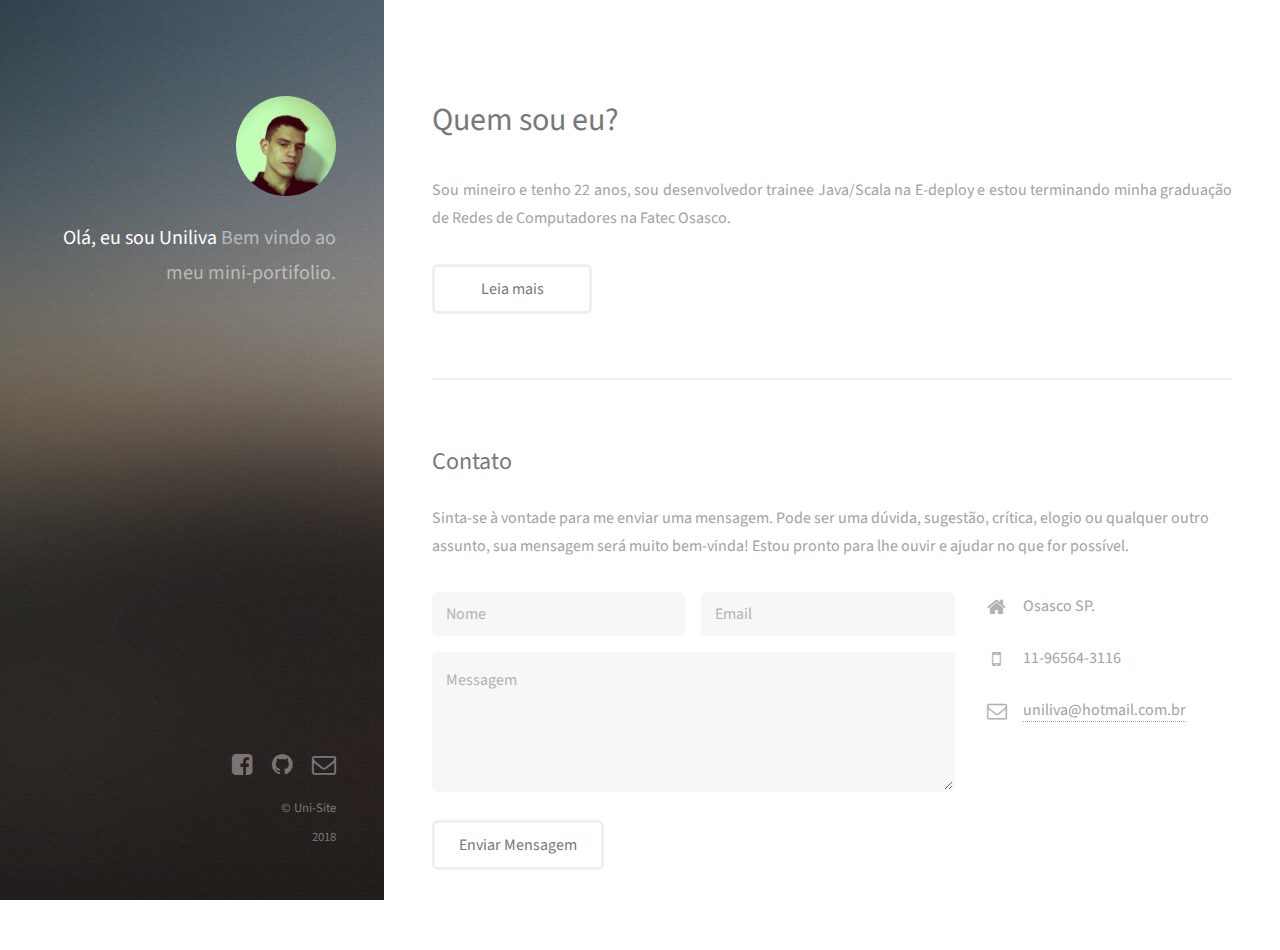
==== commit bebcc395: "Configurando email" ====
--- a/index.html
+++ b/index.html
@@ -9,6 +9,7 @@
     <title>Uni-Site</title>
     <meta charset="utf-8" />
     <meta name="viewport" content="width=device-width, initial-scale=1" />
+    <link rel="shortcut icon" href="/images/favicon.png" />
     <!--[if lte IE 8]><script src="assets/js/ie/html5shiv.js"></script><![endif]-->
     <link rel="stylesheet" href="assets/css/main.css" />
     <link rel="stylesheet" href="assets/css/style.css" />
@@ -34,7 +35,7 @@
                 <h2>Quem sou eu?</h2>
             </header>
             <p class="textCenter">Sou mineiro e tenho 22 anos, sou desenvolvedor trainee Java/Scala na E-deploy e estou terminando minha graduação de Redes de Computadores na Fatec Osasco.</p>
-            <span id ="textMais" class="textCenter" style="display: none">
+            <span id="textMais" class="textCenter" style="display: none">
                 <p>Bom senta ai que la vem história….</p>
                  <p>Eu nasci no interior de minas, mais precisamente no Vale do Jequitinhonha e infelizmente não tive acesso as maravilhas tecnologias quando criança. Certo dia em 2009, entrei na biblioteca na escola e fiquei “boquiaberto” ao ver pela primeira vez um computador. Como esse “trem” funcionava era a única coisa que me passava pela cabeça, Isso despertou um imenso interesse e curiosidade tanto que em 2012 fiz o enem e vim para são paulo, fazer faculdade de Analise e desenvolvimento de sistema.</p>
                  <p>Concluir  em 2015 e logo em seguida engatei uma segunda faculdade, a de redes de computadores, movido de curiosidade , agora em como funcionava a estrutura da internet e da comunicação entre seus diversos ativos.</p>
@@ -45,48 +46,48 @@
                 <li><a id="btnLerMais" class="button">Leia mais</a></li>
             </ul>
         </section>
-        
-        
+
+
         <div style="display: none">
-        <!-- Two -->
-        <section id="two">
-            <h2>Recent Work</h2>
-            <div class="row">
-                <article class="6u 12u$(xsmall) work-item">
-                    <a href="images/fulls/01.jpg" class="image fit thumb"><img src="images/thumbs/01.jpg" alt="" /></a>
-                    <h3>Magna sed consequat tempus</h3>
-                    <p>Lorem ipsum dolor sit amet nisl sed nullam feugiat.</p>
-                </article>
-                <article class="6u$ 12u$(xsmall) work-item">
-                    <a href="images/fulls/02.jpg" class="image fit thumb"><img src="images/thumbs/02.jpg" alt="" /></a>
-                    <h3>Ultricies lacinia interdum</h3>
-                    <p>Lorem ipsum dolor sit amet nisl sed nullam feugiat.</p>
-                </article>
-                <article class="6u 12u$(xsmall) work-item">
-                    <a href="images/fulls/03.jpg" class="image fit thumb"><img src="images/thumbs/03.jpg" alt="" /></a>
-                    <h3>Tortor metus commodo</h3>
-                    <p>Lorem ipsum dolor sit amet nisl sed nullam feugiat.</p>
-                </article>
-                <article class="6u$ 12u$(xsmall) work-item">
-                    <a href="images/fulls/04.jpg" class="image fit thumb"><img src="images/thumbs/04.jpg" alt="" /></a>
-                    <h3>Quam neque phasellus</h3>
-                    <p>Lorem ipsum dolor sit amet nisl sed nullam feugiat.</p>
-                </article>
-                <article class="6u 12u$(xsmall) work-item">
-                    <a href="images/fulls/05.jpg" class="image fit thumb"><img src="images/thumbs/05.jpg" alt="" /></a>
-                    <h3>Nunc enim commodo aliquet</h3>
-                    <p>Lorem ipsum dolor sit amet nisl sed nullam feugiat.</p>
-                </article>
-                <article class="6u$ 12u$(xsmall) work-item">
-                    <a href="images/fulls/06.jpg" class="image fit thumb"><img src="images/thumbs/06.jpg" alt="" /></a>
-                    <h3>Risus ornare lacinia</h3>
-                    <p>Lorem ipsum dolor sit amet nisl sed nullam feugiat.</p>
-                </article>
-            </div>
-            <ul class="actions">
-                <li><a href="#" class="button">Full Portfolio</a></li>
-            </ul>
-        </section>
+            <!-- Two -->
+            <section id="two">
+                <h2>Recent Work</h2>
+                <div class="row">
+                    <article class="6u 12u$(xsmall) work-item">
+                        <a href="images/fulls/01.jpg" class="image fit thumb"><img src="images/thumbs/01.jpg" alt="" /></a>
+                        <h3>Magna sed consequat tempus</h3>
+                        <p>Lorem ipsum dolor sit amet nisl sed nullam feugiat.</p>
+                    </article>
+                    <article class="6u$ 12u$(xsmall) work-item">
+                        <a href="images/fulls/02.jpg" class="image fit thumb"><img src="images/thumbs/02.jpg" alt="" /></a>
+                        <h3>Ultricies lacinia interdum</h3>
+                        <p>Lorem ipsum dolor sit amet nisl sed nullam feugiat.</p>
+                    </article>
+                    <article class="6u 12u$(xsmall) work-item">
+                        <a href="images/fulls/03.jpg" class="image fit thumb"><img src="images/thumbs/03.jpg" alt="" /></a>
+                        <h3>Tortor metus commodo</h3>
+                        <p>Lorem ipsum dolor sit amet nisl sed nullam feugiat.</p>
+                    </article>
+                    <article class="6u$ 12u$(xsmall) work-item">
+                        <a href="images/fulls/04.jpg" class="image fit thumb"><img src="images/thumbs/04.jpg" alt="" /></a>
+                        <h3>Quam neque phasellus</h3>
+                        <p>Lorem ipsum dolor sit amet nisl sed nullam feugiat.</p>
+                    </article>
+                    <article class="6u 12u$(xsmall) work-item">
+                        <a href="images/fulls/05.jpg" class="image fit thumb"><img src="images/thumbs/05.jpg" alt="" /></a>
+                        <h3>Nunc enim commodo aliquet</h3>
+                        <p>Lorem ipsum dolor sit amet nisl sed nullam feugiat.</p>
+                    </article>
+                    <article class="6u$ 12u$(xsmall) work-item">
+                        <a href="images/fulls/06.jpg" class="image fit thumb"><img src="images/thumbs/06.jpg" alt="" /></a>
+                        <h3>Risus ornare lacinia</h3>
+                        <p>Lorem ipsum dolor sit amet nisl sed nullam feugiat.</p>
+                    </article>
+                </div>
+                <ul class="actions">
+                    <li><a href="#" class="button">Full Portfolio</a></li>
+                </ul>
+            </section>
         </div>
 
         <!-- Three -->
@@ -95,17 +96,22 @@
             <p>Sinta-se à vontade para me enviar uma mensagem. Pode ser uma dúvida, sugestão, crítica, elogio ou qualquer outro assunto, sua mensagem será muito bem-vinda! Estou pronto para lhe ouvir e ajudar no que for possível.</p>
             <div class="row">
                 <div class="8u 12u$(small)">
-                    <form method="post" action="#">
+                    <form method="post" id="formContato" action="https://formspree.io/uniliva@hotmail.com" method="POST" target="_blank">
                         <div class="row uniform 50%">
-                            <div class="6u 12u$(xsmall)"><input type="text" name="name" id="name" placeholder="Nome" /></div>
+                            <div class="6u 12u$(xsmall)"><input type="text" name="nome" id="name" placeholder="Nome" /></div>
                             <div class="6u$ 12u$(xsmall)"><input type="email" name="email" id="email" placeholder="Email" /></div>
-                            <div class="12u$"><textarea name="message" id="message" placeholder="Messagem" rows="4"></textarea></div>
+                            <div class="12u$"><textarea name="messagem" id="message" placeholder="Messagem" rows="4"></textarea></div>
                         </div>
+                        <br>
+                        <ul class="actions">
+                            <li><input type="button" id="btnEnviar" value="Enviar Mensagem" /></li>
+                        </ul>
                     </form>
-                    <ul class="actions">
-                        <li><input type="submit" value="Enviar Mensagem" /></li>
-                    </ul>
+
+                    <div id="msg" style="display: none"> <span id="textMais">Prencha a validação na aba ao lado, para me enviar o e-mail.<br>Mas desde já obrigado, assim que possivel entro em contato. </span></div>
                 </div>
+
+
                 <div class="4u$ 12u$(small)">
                     <ul class="labeled-icons">
                         <li>
@@ -131,7 +137,7 @@
     <footer id="footer">
         <div class="inner">
             <ul class="icons">
-                <li><a href="#" target="_blank" class="icon fa-facebook-square"><span class="label">Facebook</span></a></li>
+                <li><a href="https://www.facebook.com/uniliva" target="_blank" class="icon fa-facebook-square"><span class="label">Facebook</span></a></li>
                 <li><a href="https://github.com/Uniliva" target="_blank" class="icon fa-github"><span class="label">Github</span></a></li>
                 <li><a href="mailto:uniliva@hotmail.com" target="_blank" class="icon fa-envelope-o"><span class="label">Email</span></a></li>
             </ul>
@@ -151,10 +157,31 @@
     <script src="assets/js/main.js"></script>
 
     <script>
-        $("#btnLerMais").click(function(event) {
+        $(document).ready(function() {
+            $("input,textarea").blur(function() {
+                if ($(this).val() == "") {
+                    $(this).css({
+                        "border-color": "#F00",
+                        "padding": "2px"
+                    });
+                }
+            });
+        })
+
+        $("#btnLerMais").click(function() {
             $("#textMais").css("display", "block");
             $("#btnLerMais").hide();
-        })
+        });
+        $("#btnEnviar").click(function(event) {
+
+            if ($("#nome").val() == "" || $("#email").val() == "" || $("#message").val() == "") {
+                alert("Prencha todos os campos!")
+            } else {
+                $("#formContato").hide();
+                $("#msg").css("display", "block");
+                $("#formContato").submit()
+            }
+        });
     </script>
 
 </body>
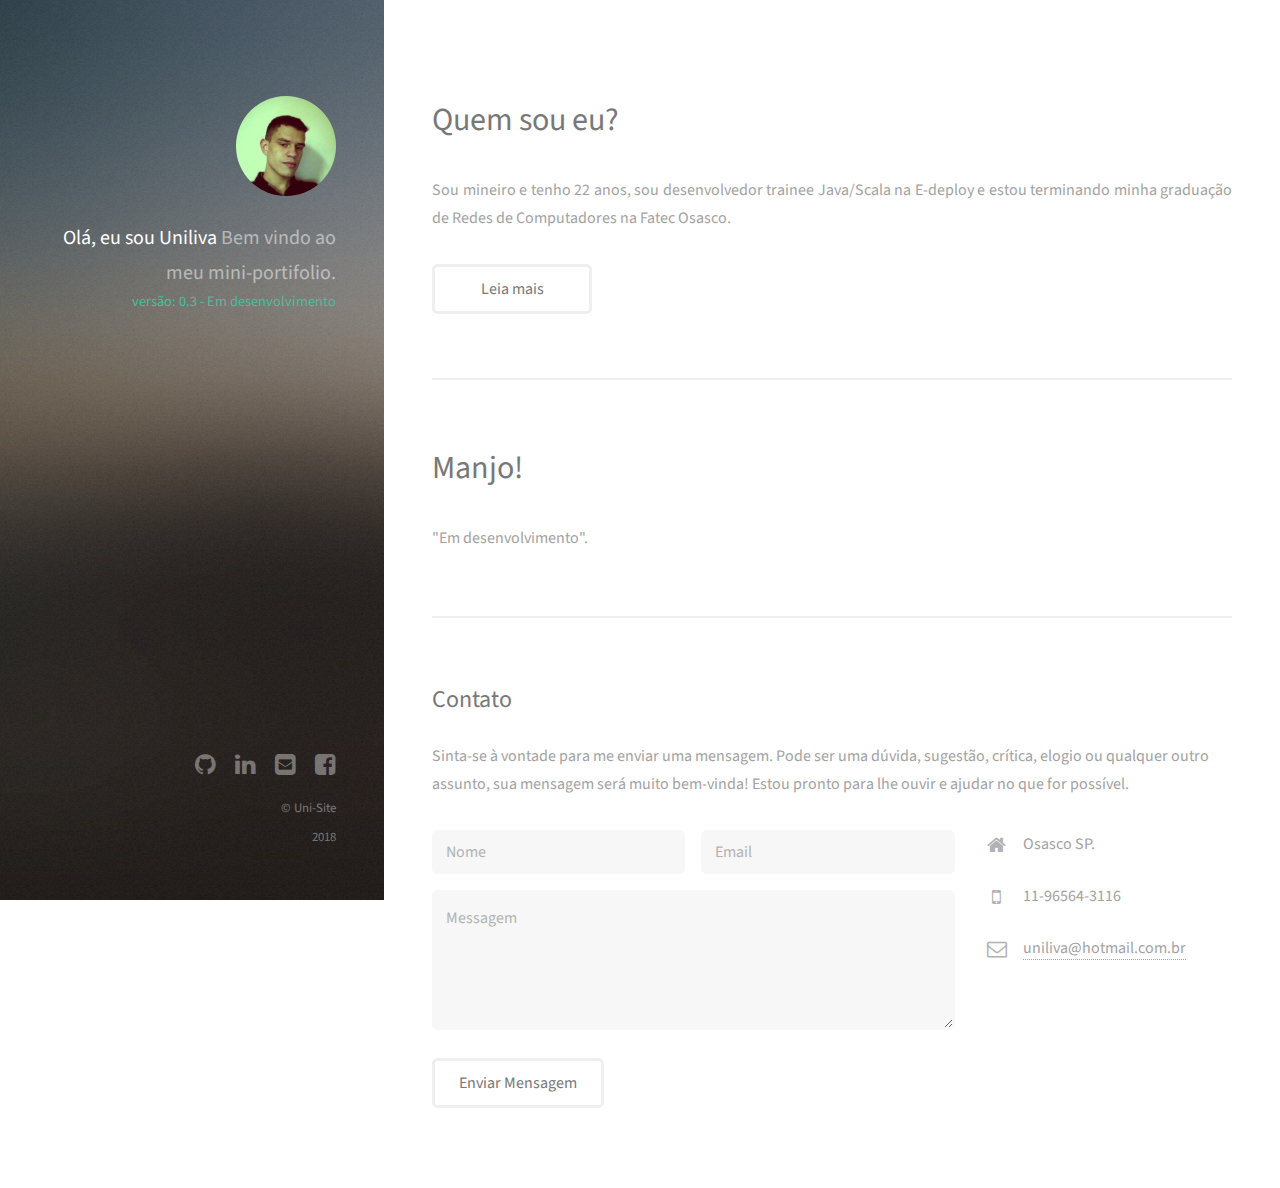
==== commit bd71cc6f: "Ajustando estrutura e adicionando o manjo" ====
--- a/index.html
+++ b/index.html
@@ -22,7 +22,7 @@
     <header id="header">
         <div class="inner">
             <a href="#" class="image avatar"><img src="images/avatar.jpg" alt="Uni-Foto" /></a>
-            <h1><strong>Olá, eu sou Uniliva</strong><br /> Bem vindo ao meu mini-portifolio.<br /></h1>
+            <h1><strong>Olá, eu sou Uniliva</strong><br /> Bem vindo ao meu mini-portifolio.<br /></h1><h5 style="color: #49BF9D"> versão: 0.3 - Em desenvolvimento</h5>
         </div>
     </header>
 
@@ -36,9 +36,9 @@
             </header>
             <p class="textCenter">Sou mineiro e tenho 22 anos, sou desenvolvedor trainee Java/Scala na E-deploy e estou terminando minha graduação de Redes de Computadores na Fatec Osasco.</p>
             <span id="textMais" class="textCenter" style="display: none">
-                <p>Bom senta ai que la vem história….</p>
-                 <p>Eu nasci no interior de minas, mais precisamente no Vale do Jequitinhonha e infelizmente não tive acesso as maravilhas tecnologias quando criança. Certo dia em 2009, entrei na biblioteca na escola e fiquei “boquiaberto” ao ver pela primeira vez um computador. Como esse “trem” funcionava era a única coisa que me passava pela cabeça, Isso despertou um imenso interesse e curiosidade tanto que em 2012 fiz o enem e vim para são paulo, fazer faculdade de Analise e desenvolvimento de sistema.</p>
-                 <p>Concluir  em 2015 e logo em seguida engatei uma segunda faculdade, a de redes de computadores, movido de curiosidade , agora em como funcionava a estrutura da internet e da comunicação entre seus diversos ativos.</p>
+                <p>Bom senta ai que lá vem história….</p>
+                 <p>Eu nasci no interior de Minas Gerais, mais precisamente no Vale do Jequitinhonha e infelizmente não tive acesso as maravilhas tecnologias quando criança. Certo dia em 2009, entrei na biblioteca na escola e fiquei “boquiaberto” ao ver pela primeira vez um computador. Como esse “trem” funcionava sô, era a única coisa que me passava pela cabeça, Isso despertou um imenso interesse e curiosidade tanto que em 2012 fiz o enem e vim para são paulo, fazer faculdade de Analise e desenvolvimento de sistema.</p>
+                 <p>Conclui  em 2015 e logo em seguida engatei uma segunda faculdade, a de redes de computadores, movido de curiosidade , agora em como funcionava a estrutura da internet e da comunicação entre seus diversos ativos.</p>
                  <p>Bom no momento estou no último semestre na correria do TCC  e da tão esperada formatura.</p>
                 </span>
 
@@ -48,47 +48,18 @@
         </section>
 
 
-        <div style="display: none">
+   
             <!-- Two -->
             <section id="two">
-                <h2>Recent Work</h2>
-                <div class="row">
-                    <article class="6u 12u$(xsmall) work-item">
-                        <a href="images/fulls/01.jpg" class="image fit thumb"><img src="images/thumbs/01.jpg" alt="" /></a>
-                        <h3>Magna sed consequat tempus</h3>
-                        <p>Lorem ipsum dolor sit amet nisl sed nullam feugiat.</p>
-                    </article>
-                    <article class="6u$ 12u$(xsmall) work-item">
-                        <a href="images/fulls/02.jpg" class="image fit thumb"><img src="images/thumbs/02.jpg" alt="" /></a>
-                        <h3>Ultricies lacinia interdum</h3>
-                        <p>Lorem ipsum dolor sit amet nisl sed nullam feugiat.</p>
-                    </article>
-                    <article class="6u 12u$(xsmall) work-item">
-                        <a href="images/fulls/03.jpg" class="image fit thumb"><img src="images/thumbs/03.jpg" alt="" /></a>
-                        <h3>Tortor metus commodo</h3>
-                        <p>Lorem ipsum dolor sit amet nisl sed nullam feugiat.</p>
-                    </article>
-                    <article class="6u$ 12u$(xsmall) work-item">
-                        <a href="images/fulls/04.jpg" class="image fit thumb"><img src="images/thumbs/04.jpg" alt="" /></a>
-                        <h3>Quam neque phasellus</h3>
-                        <p>Lorem ipsum dolor sit amet nisl sed nullam feugiat.</p>
-                    </article>
-                    <article class="6u 12u$(xsmall) work-item">
-                        <a href="images/fulls/05.jpg" class="image fit thumb"><img src="images/thumbs/05.jpg" alt="" /></a>
-                        <h3>Nunc enim commodo aliquet</h3>
-                        <p>Lorem ipsum dolor sit amet nisl sed nullam feugiat.</p>
-                    </article>
-                    <article class="6u$ 12u$(xsmall) work-item">
-                        <a href="images/fulls/06.jpg" class="image fit thumb"><img src="images/thumbs/06.jpg" alt="" /></a>
-                        <h3>Risus ornare lacinia</h3>
-                        <p>Lorem ipsum dolor sit amet nisl sed nullam feugiat.</p>
-                    </article>
-                </div>
-                <ul class="actions">
-                    <li><a href="#" class="button">Full Portfolio</a></li>
+                <header class="major">
+                    <h2>Manjo!</h2>
+                </header>
+                <p class="textCenter">"Em desenvolvimento".</p>
+            
+                  
                 </ul>
             </section>
-        </div>
+      
 
         <!-- Three -->
         <section id="three">
@@ -137,9 +108,11 @@
     <footer id="footer">
         <div class="inner">
             <ul class="icons">
+               <li><a href="https://github.com/Uniliva" target="_blank" class="icon fa-github"><span class="label">Github</span></a></li>
+                <li><a href="https://www.linkedin.com/in/uniliva" target="_blank" class="icon fa-linkedin"><span class="label">Linkedin</span></a></li>
+                <li><a href="mailto:uniliva@hotmail.com" target="_blank" class="icon fa-envelope-square"><span class="label">Email</span></a></li> 
                 <li><a href="https://www.facebook.com/uniliva" target="_blank" class="icon fa-facebook-square"><span class="label">Facebook</span></a></li>
-                <li><a href="https://github.com/Uniliva" target="_blank" class="icon fa-github"><span class="label">Github</span></a></li>
-                <li><a href="mailto:uniliva@hotmail.com" target="_blank" class="icon fa-envelope-o"><span class="label">Email</span></a></li>
+                
             </ul>
             <ul class="copyright">
                 <li>&copy; Uni-Site</li>
@@ -161,7 +134,7 @@
             $("input,textarea").blur(function() {
                 if ($(this).val() == "") {
                     $(this).css({
-                        "border-color": "#F00",
+                        "border-color": "#49BF9D",
                         "padding": "2px"
                     });
                 }
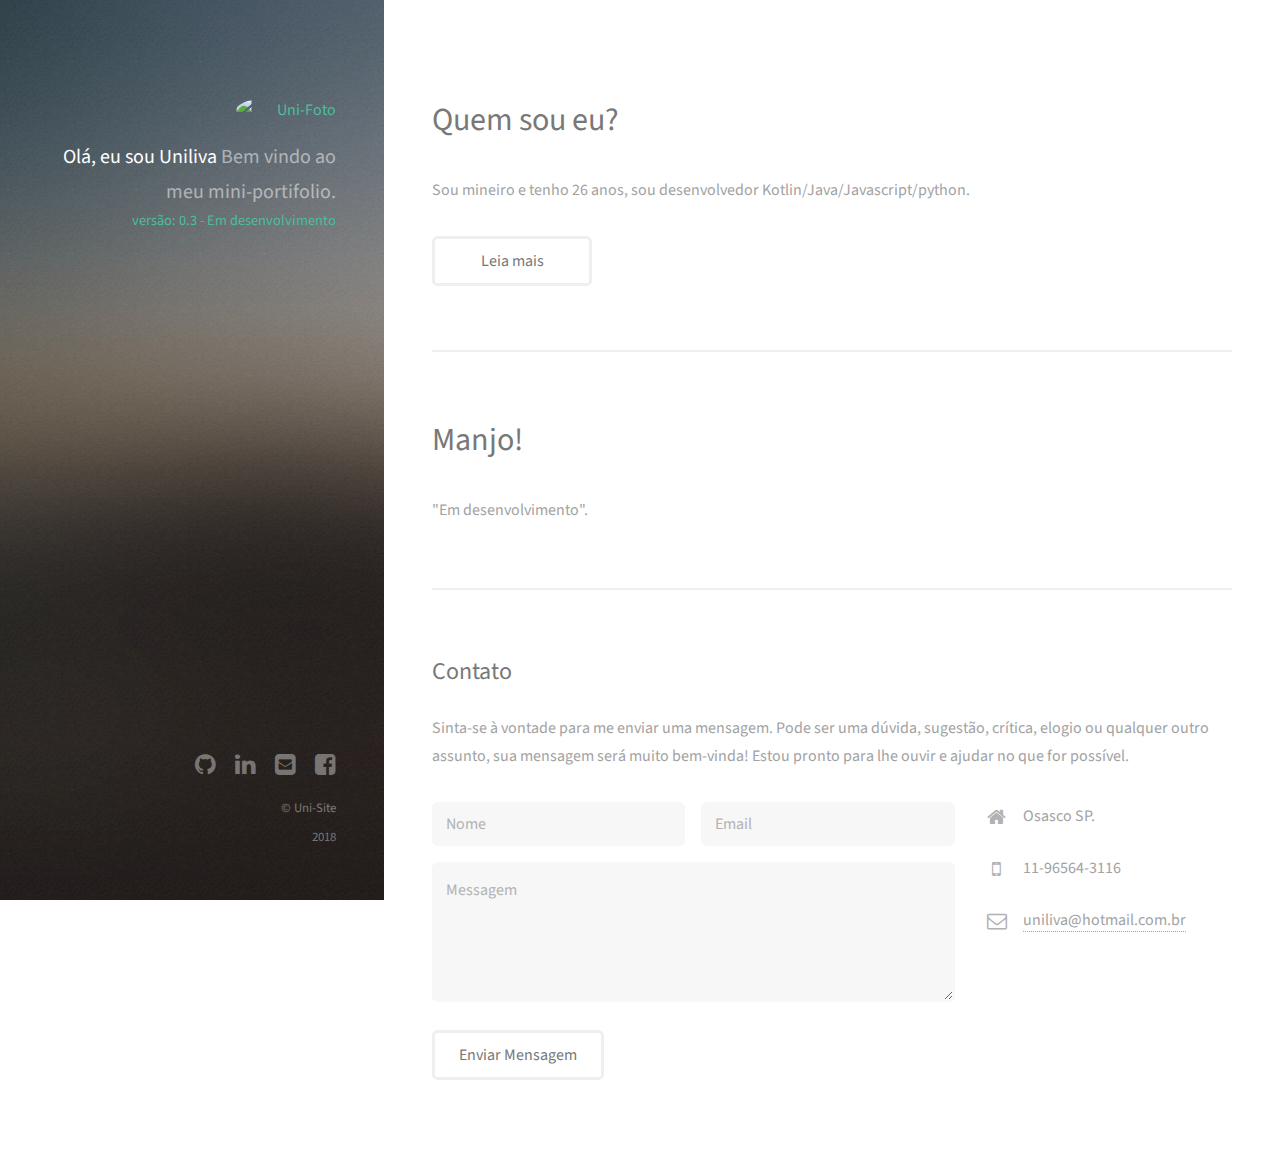
==== commit 5c35f06b: "Atualizando site" ====
--- a/index.html
+++ b/index.html
@@ -34,12 +34,11 @@
             <header class="major">
                 <h2>Quem sou eu?</h2>
             </header>
-            <p class="textCenter">Sou mineiro e tenho 22 anos, sou desenvolvedor trainee Java/Scala na E-deploy e estou terminando minha graduação de Redes de Computadores na Fatec Osasco.</p>
+            <p class="textCenter">Sou mineiro e tenho 26 anos, sou desenvolvedor Kotlin/Java/Javascript/python.</p>
             <span id="textMais" class="textCenter" style="display: none">
                 <p>Bom senta ai que lá vem história….</p>
                  <p>Eu nasci no interior de Minas Gerais, mais precisamente no Vale do Jequitinhonha e infelizmente não tive acesso as maravilhas tecnologias quando criança. Certo dia em 2009, entrei na biblioteca na escola e fiquei “boquiaberto” ao ver pela primeira vez um computador. Como esse “trem” funcionava sô, era a única coisa que me passava pela cabeça, Isso despertou um imenso interesse e curiosidade tanto que em 2012 fiz o enem e vim para são paulo, fazer faculdade de Analise e desenvolvimento de sistema.</p>
                  <p>Conclui  em 2015 e logo em seguida engatei uma segunda faculdade, a de redes de computadores, movido de curiosidade , agora em como funcionava a estrutura da internet e da comunicação entre seus diversos ativos.</p>
-                 <p>Bom no momento estou no último semestre na correria do TCC  e da tão esperada formatura.</p>
                 </span>
 
             <ul class="actions">
